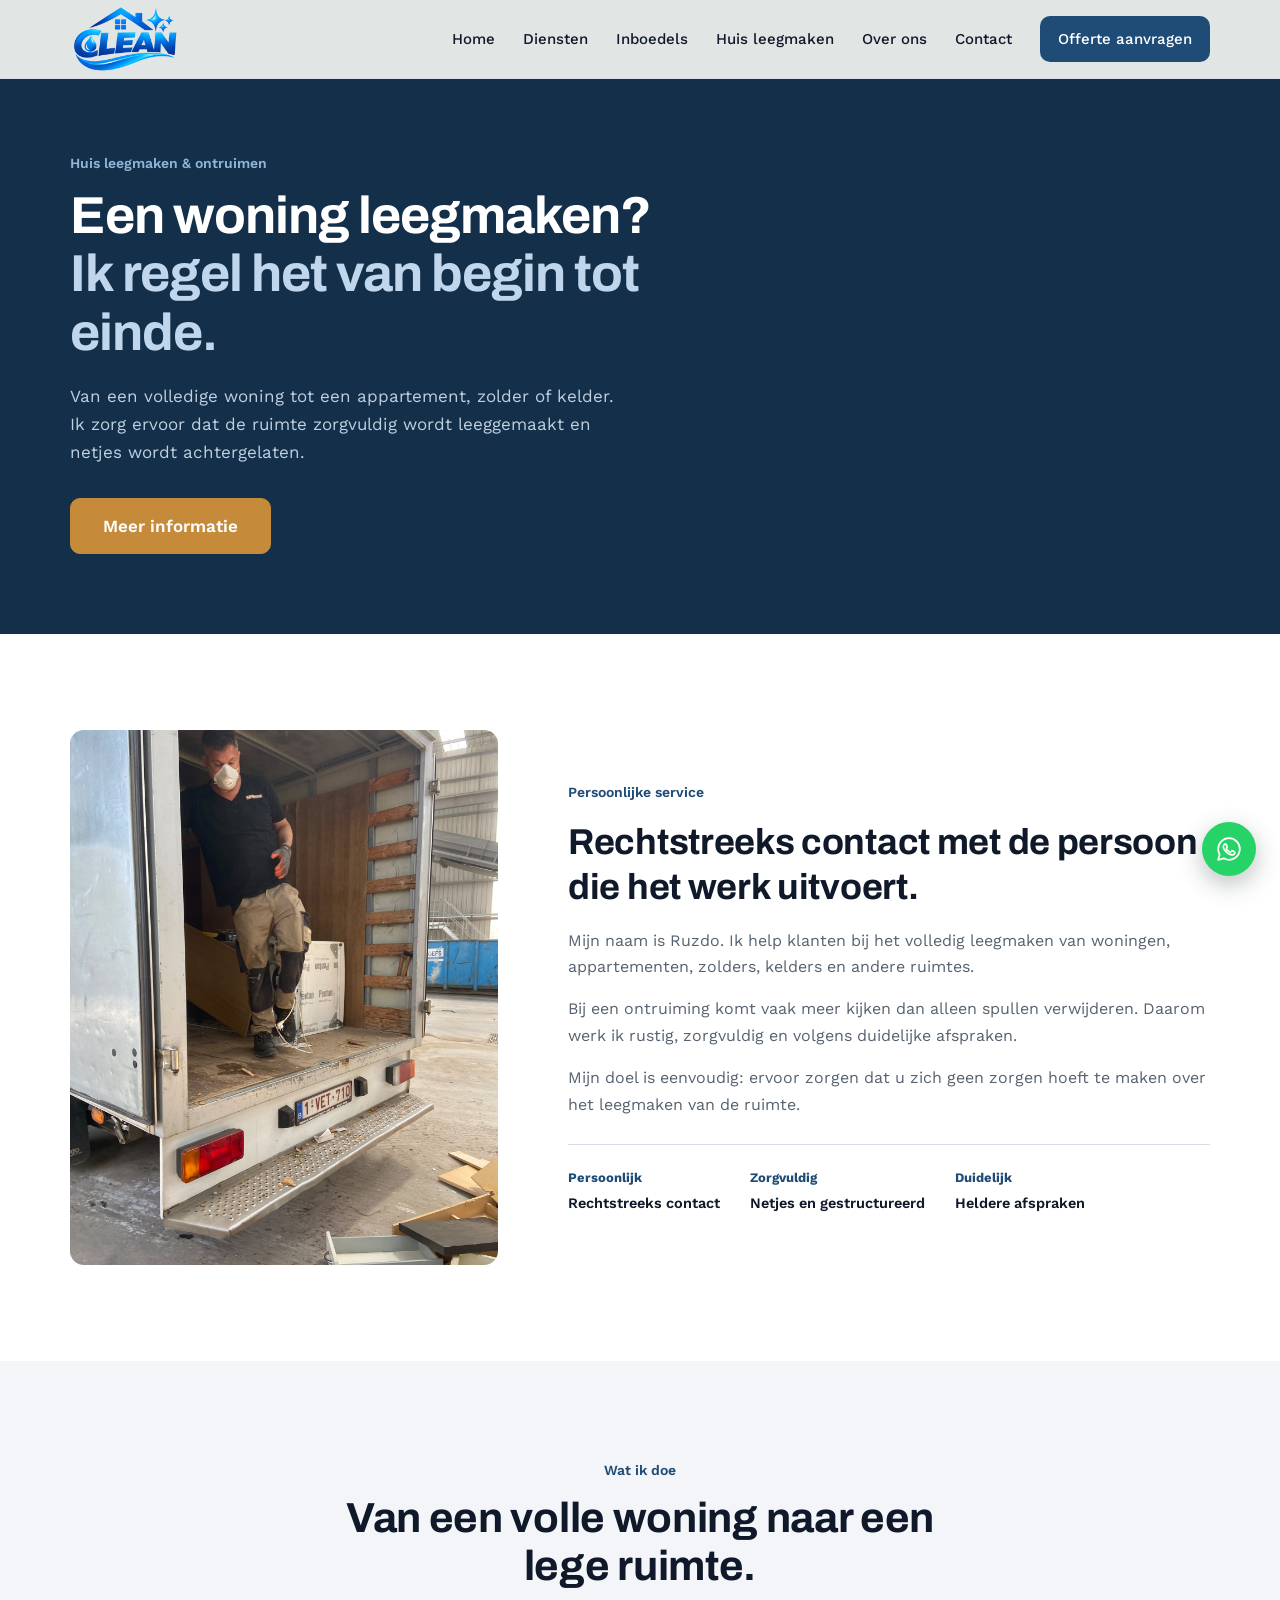
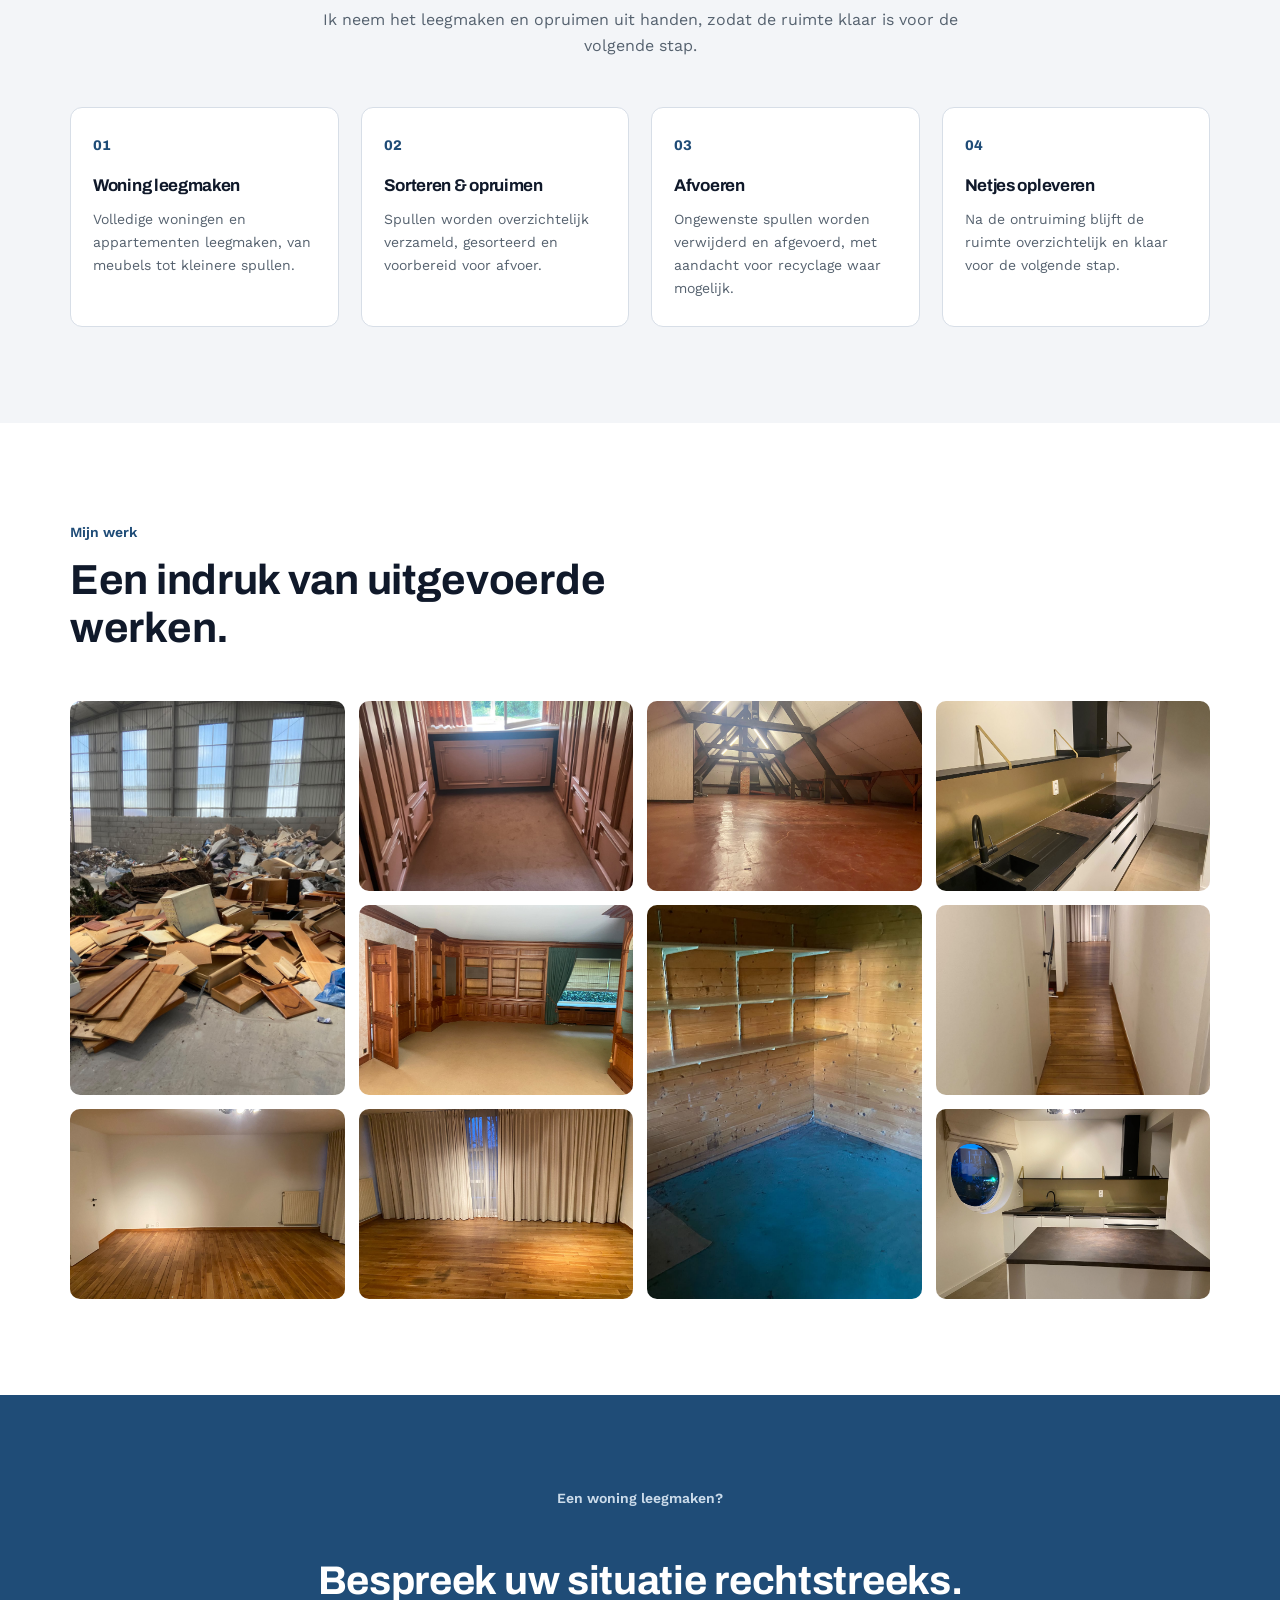
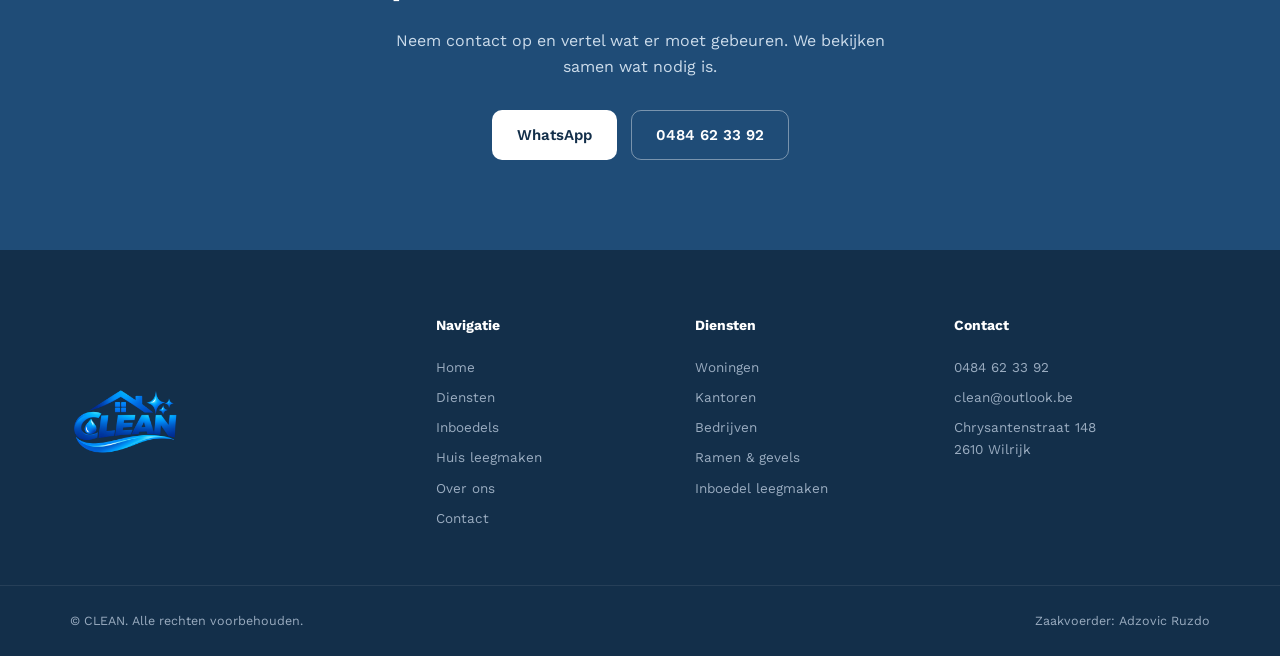
==== html/huisleegmaken.html @ 3ec0b2bf "5" ====
<!DOCTYPE html>
<html lang="nl">
<head>
  <meta charset="UTF-8">
  <meta name="viewport" content="width=device-width, initial-scale=1.0">

  <title>Huis leegmaken & ontruimen | CLEAN</title>

  <meta name="description"
        content="Professioneel huizen en inboedels leegmaken in Wilrijk en omgeving. Persoonlijke service, zorgvuldig werk en duidelijke afspraken.">

  <link rel="preconnect" href="https://fonts.googleapis.com">
  <link rel="preconnect" href="https://fonts.gstatic.com" crossorigin>

  <link href="https://fonts.googleapis.com/css2?family=Archivo:wght@600;700;800&family=Work+Sans:wght@400;500;600&display=swap"
        rel="stylesheet">

  <link rel="stylesheet" href="../css/css.css">
</head>

<body>

<!-- ================= HEADER ================= -->

<header class="header" id="header">

  <div class="container nav-container">

    <a href="../index.html" class="logo">
      <img src="../media/logo.png" alt="CLEAN Schoonmaak & Ontruiming">
    </a>

    <button class="menu-toggle"
            id="menuToggle"
            aria-label="Menu openen"
            aria-expanded="false">
      <span class="bar"></span>
      <span class="bar"></span>
      <span class="bar"></span>
    </button>

    <nav class="nav" id="nav">

      <a href="../index.html">Home</a>
      <a href="../index.html#diensten">Diensten</a>
      <a href="ontruiming.html">Inboedels</a>
      <a href="huisleegmaken.html" aria-current="page">
        Huis leegmaken
      </a>
      <a href="../index.html#over-ons">Over ons</a>
      <a href="../index.html#contact">Contact</a>

      <a href="../index.html#offerte" class="nav-button">
        Offerte aanvragen
      </a>

    </nav>

  </div>

</header>


<main>

  <!-- ================= HERO ================= -->

  <section class="house-hero">

    <div class="container">

      <p class="kicker">
        Huis leegmaken &amp; ontruimen
      </p>

      <h1>
        Een woning leegmaken?<br>
        <span>Ik regel het van begin tot einde.</span>
      </h1>

      <p class="house-hero-text">
        Van een volledige woning tot een appartement, zolder of
        kelder. Ik zorg ervoor dat de ruimte zorgvuldig wordt
        leeggemaakt en netjes wordt achtergelaten.
      </p>

      <div class="house-hero-buttons">

        <a href="https://www.huisopruimingalex.be/"
           class="btn-house-info"
           target="_blank"
           rel="noopener noreferrer">
          Meer informatie
        </a>

      </div>

    </div>

  </section>


  <!-- ================= OVER RUZDO ================= -->

  <section class="about-owner">

    <div class="container owner-grid">

      <div class="owner-photo">

        <img src="../media/ruzdo.jpeg"
             alt="Ruzdo - professioneel actief in het leegmaken van woningen">

      </div>


      <div class="owner-content">

        <p class="kicker">
          Persoonlijke service
        </p>

        <h2>
          Rechtstreeks contact met de persoon die het werk uitvoert.
        </h2>

        <p>
          Mijn naam is Ruzdo. Ik help klanten bij het volledig
          leegmaken van woningen, appartementen, zolders,
          kelders en andere ruimtes.
        </p>

        <p>
          Bij een ontruiming komt vaak meer kijken dan alleen
          spullen verwijderen. Daarom werk ik rustig,
          zorgvuldig en volgens duidelijke afspraken.
        </p>

        <p>
          Mijn doel is eenvoudig: ervoor zorgen dat u zich
          geen zorgen hoeft te maken over het leegmaken van
          de ruimte.
        </p>

        <div class="owner-highlight">

          <div>
            <strong>Persoonlijk</strong>
            <span>Rechtstreeks contact</span>
          </div>

          <div>
            <strong>Zorgvuldig</strong>
            <span>Netjes en gestructureerd</span>
          </div>

          <div>
            <strong>Duidelijk</strong>
            <span>Heldere afspraken</span>
          </div>

        </div>

      </div>

    </div>

  </section>


  <!-- ================= DIENST ================= -->

  <section class="house-service">

    <div class="container">

      <div class="section-heading centered">

        <p class="kicker">
          Wat ik doe
        </p>

        <h2>
          Van een volle woning naar een lege ruimte.
        </h2>

        <p>
          Ik neem het leegmaken en opruimen uit handen,
          zodat de ruimte klaar is voor de volgende stap.
        </p>

      </div>


      <div class="service-cards">

        <div class="service-card">

          <div class="service-number">01</div>

          <h3>
            Woning leegmaken
          </h3>

          <p>
            Volledige woningen en appartementen leegmaken,
            van meubels tot kleinere spullen.
          </p>

        </div>


        <div class="service-card">

          <div class="service-number">02</div>

          <h3>
            Sorteren &amp; opruimen
          </h3>

          <p>
            Spullen worden overzichtelijk verzameld,
            gesorteerd en voorbereid voor afvoer.
          </p>

        </div>


        <div class="service-card">

          <div class="service-number">03</div>

          <h3>
            Afvoeren
          </h3>

          <p>
            Ongewenste spullen worden verwijderd en
            afgevoerd, met aandacht voor recyclage waar
            mogelijk.
          </p>

        </div>


        <div class="service-card">

          <div class="service-number">04</div>

          <h3>
            Netjes opleveren
          </h3>

          <p>
            Na de ontruiming blijft de ruimte overzichtelijk
            en klaar voor de volgende stap.
          </p>

        </div>

      </div>

    </div>

  </section>


  <!-- ================= FOTO'S ================= -->

  <section class="work-gallery">

    <div class="container">

      <div class="section-heading">

        <p class="kicker">
          Mijn werk
        </p>

        <h2>
          Een indruk van uitgevoerde werken.
        </h2>

      </div>


      <div class="work-gallery-grid">

        <div class="work-photo work-photo--tall">
          <img src="../media/foto1.jpeg" alt="Uitgevoerde ontruiming, foto 1">
        </div>

        <div class="work-photo">
          <img src="../media/foto2.jpeg" alt="Uitgevoerde ontruiming, foto 2">
        </div>

        <div class="work-photo">
          <img src="../media/foto3.jpeg" alt="Uitgevoerde ontruiming, foto 3">
        </div>

        <div class="work-photo">
          <img src="../media/foto11.jpeg" alt="Uitgevoerde ontruiming, foto 4">
        </div>

        <div class="work-photo">
          <img src="../media/foto5.jpeg" alt="Uitgevoerde ontruiming, foto 5">
        </div>

        <div class="work-photo work-photo--tall">
          <img src="../media/foto6.jpeg" alt="Uitgevoerde ontruiming, foto 6">
        </div>

        <div class="work-photo">
          <img src="../media/foto7.jpeg" alt="Uitgevoerde ontruiming, foto 7">
        </div>

        <div class="work-photo">
          <img src="../media/foto8.jpeg" alt="Uitgevoerde ontruiming, foto 8">
        </div>

        <div class="work-photo">
          <img src="../media/foto9.jpeg" alt="Uitgevoerde ontruiming, foto 9">
        </div>

        <div class="work-photo">
          <img src="../media/foto10.jpeg" alt="Uitgevoerde ontruiming, foto 10">
        </div>


      </div>

    </div>

  </section>


  <!-- ================= CTA ================= -->

  <section class="house-cta">

    <div class="container">

      <p class="kicker kicker--light">
        Een woning leegmaken?
      </p>

      <h2>
        Bespreek uw situatie rechtstreeks.
      </h2>

      <p>
        Neem contact op en vertel wat er moet gebeuren.
        We bekijken samen wat nodig is.
      </p>

      <div class="house-hero-buttons">

        <a href="https://wa.me/32484623392?text=Hallo%2C%20ik%20wil%20graag%20informatie%20over%20het%20leegmaken%20van%20een%20woning."
           class="btn btn-white"
           target="_blank"
           rel="noopener noreferrer">
          WhatsApp
        </a>

        <a href="tel:+32484623392"
           class="btn btn-outline-white">
          0484 62 33 92
        </a>

      </div>

    </div>

  </section>

</main>


<!-- ================= FOOTER ================= -->

<footer class="footer">

  <div class="container footer-grid">

    <a href="../index.html" class="logo">
      <img src="../media/logo.png"
           alt="CLEAN Schoonmaak & Ontruiming">
    </a>


    <div class="footer-column">

      <h4>Navigatie</h4>

      <a href="../index.html">Home</a>
      <a href="../index.html#diensten">Diensten</a>
      <a href="../ontruiming.html">Inboedels</a>
      <a href="huisleegmaken.html">Huis leegmaken</a>
      <a href="../index.html#over-ons">Over ons</a>
      <a href="../index.html#contact">Contact</a>

    </div>


    <div class="footer-column">

      <h4>Diensten</h4>

      <a href="index.html#diensten">Woningen</a>
      <a href="index.html#diensten">Kantoren</a>
      <a href="index.html#diensten">Bedrijven</a>
      <a href="index.html#diensten">Ramen &amp; gevels</a>
      <a href="ontruiming.html">Inboedel leegmaken</a>

    </div>


    <div class="footer-column">

      <h4>Contact</h4>

      <a href="tel:+32484623392">
        0484 62 33 92
      </a>

      <a href="mailto:clean@outlook.be">
        clean@outlook.be
      </a>

      <span>
                Chrysantenstraat 148<br>
                2610 Wilrijk
            </span>

    </div>

  </div>


  <div class="footer-bottom">

    <div class="container">

      <p>
        &copy;
        <span id="year"></span>
        CLEAN. Alle rechten voorbehouden.
      </p>

      <p>
        Zaakvoerder: Adzovic Ruzdo
      </p>

    </div>

  </div>

</footer>


<!-- ================= WHATSAPP ================= -->

<a
        href="https://wa.me/32484623392?text=Hallo%2C%20ik%20heb%20een%20vraag%20over%20het%20leegmaken%20van%20een%20woning."
        class="floating-whatsapp"
        target="_blank"
        rel="noopener noreferrer"
        aria-label="Contacteer ons via WhatsApp">

  <svg viewBox="0 0 24 24"
       fill="currentColor"
       stroke="none">

    <path d="M12 2C6.48 2 2 6.48 2 12c0 1.85.5 3.58 1.36 5.06L2 22l5.13-1.35A9.94 9.94 0 0 0 12 22c5.52 0 10-4.48 10-10S17.52 2 12 2Zm5.24 14.1c-.22.62-1.28 1.19-1.77 1.26-.45.07-1.02.1-1.65-.1-.38-.12-.87-.28-1.5-.55-2.64-1.14-4.36-3.78-4.5-3.96-.13-.18-1.08-1.44-1.08-2.74 0-1.3.68-1.94.92-2.2.24-.26.53-.33.7-.33h.5c.16 0 .38-.03.59.45.22.5.75 1.83.82 1.96.07.13.11.29.02.46-.09.17-.14.28-.27.43-.13.15-.27.34-.39.46-.13.13-.26.27-.11.53.15.26.68 1.12 1.46 1.81 1 .89 1.85 1.17 2.11 1.3.26.13.41.11.57-.07.16-.18.65-.75.82-1.01.17-.26.34-.22.57-.13.23.09 1.46.69 1.71.82.25.13.42.19.48.3.06.11.06.63-.16 1.24Z"/>
  </svg>

</a>


<script src="java/java.js"></script>

</body>
</html>
---- css/css.css ----
/* =====================================================
   CLEAN - schoonmaak & ontruiming, Wilrijk
   ===================================================== */

:root {
    --paper: #F3F5F8;
    --paper-alt: #E7ECF2;
    --ink: #10192A;
    --muted: #56626F;

    --pine: #1F4C77;
    --pine-deep: #132F4A;
    --pine-tint: #E2E9F2;

    --gold: #A8792E;

    --line: #D7DEE7;

    --radius: 10px;
}


/* ================= RESET ================= */

* {
    margin: 0;
    padding: 0;
    box-sizing: border-box;
}

html {
    scroll-behavior: smooth;
}

body {
    font-family: "Work Sans", -apple-system, BlinkMacSystemFont, "Segoe UI", sans-serif;
    color: var(--muted);
    background: var(--paper);
    line-height: 1.65;
}

a {
    text-decoration: none;
    color: inherit;
}

button, input, textarea, select {
    font: inherit;
}

h1, h2, h3 {
    font-family: "Archivo", "Work Sans", sans-serif;
    color: var(--ink);
    font-weight: 700;
    letter-spacing: -0.3px;
}

svg {
    fill: none;
    stroke: currentColor;
    stroke-width: 1.6;
    stroke-linecap: round;
    stroke-linejoin: round;
}


/* ================= GLOBAL ================= */

.container {
    width: min(1140px, 90%);
    margin: auto;
}

section {
    padding: 96px 0;
}

.kicker {
    display: inline-block;
    color: var(--pine);
    font-weight: 600;
    font-size: 14px;
    margin-bottom: 12px;
}

.kicker--light {
    color: #B7C9DC;
}

.section-heading {
    max-width: 640px;
    margin-bottom: 48px;
}

.section-heading h2,
.about-content h2,
.clearance-content h2,
.contact-info h2 {
    font-size: clamp(30px, 4vw, 42px);
    line-height: 1.15;
    margin-bottom: 16px;
}

.section-intro {
    font-size: 17px;
}


/* ================= BUTTONS ================= */

.button {
    display: inline-flex;
    align-items: center;
    gap: 8px;
    min-height: 50px;
    padding: 0 24px;
    border-radius: var(--radius);
    font-weight: 600;
    font-size: 15px;
    transition: background 0.2s ease, border-color 0.2s ease, color 0.2s ease;
    border: 1px solid transparent;
}

.button-primary {
    color: white;
    background: var(--pine);
}

.button-primary:hover {
    background: var(--pine-deep);
}

.button-outline {
    color: var(--ink);
    border-color: var(--line);
    background: transparent;
}

.button-outline:hover {
    border-color: var(--pine);
    color: var(--pine);
}

.button-white {
    color: var(--pine-deep);
    background: white;
}

.button-white:hover {
    background: var(--pine-tint);
}

.icon-star {
    width: 16px;
    height: 16px;
}


/* ================= HEADER ================= */

.header {
    position: fixed;
    width: 100%;
    top: 0;
    left: 0;
    z-index: 1000;
    background: rgba(244, 246, 241, 0.92);
    backdrop-filter: blur(10px);
    border-bottom: 1px solid var(--line);
    transition: box-shadow 0.2s ease;
}

.nav-container {
    height: 78px;
    display: flex;
    align-items: center;
    justify-content: space-between;
}

.logo {
    display: flex;
    align-items: center;
}

.logo img {
    width: 110px;
    height: auto;
    display: block;
}

.nav {
    display: flex;
    align-items: center;
    gap: 28px;
}

.nav a {
    color: var(--ink);
    font-size: 15px;
    font-weight: 500;
    transition: color 0.2s;
}

.nav a:hover {
    color: var(--pine);
}

.nav .nav-button {
    color: white;
    background: var(--pine);
    padding: 11px 18px;
    border-radius: var(--radius);
}

.nav .nav-button:hover {
    background: var(--pine-deep);
}

.menu-toggle {
    display: none;
    flex-direction: column;
    justify-content: center;
    gap: 5px;
    width: 32px;
    height: 32px;
    border: 0;
    background: transparent;
    cursor: pointer;
}

.menu-toggle .bar {
    display: block;
    height: 2px;
    background: var(--ink);
    border-radius: 2px;
}


/* ================= HERO ================= */

.hero {
    position: relative;
    padding-top: 100px;
    padding-bottom: 90px;
    min-height: 680px;

    background:
            linear-gradient(
                    90deg,
                    rgba(243, 245, 248, 0.98) 0%,
                    rgba(243, 245, 248, 0.94) 34%,
                    rgba(243, 245, 248, 0.65) 52%,
                    rgba(243, 245, 248, 0.08) 75%,
                    rgba(243, 245, 248, 0) 100%
            ),
            url("../media/trappenpagina.png");

    background-size: cover;
    background-position: center;
    background-repeat: no-repeat;
}

.hero-grid {
    display: grid;
    grid-template-columns: 1.2fr 0.8fr;
    gap: 60px;
    align-items: center;
    min-height: 530px;
}

.hero-eyebrow {
    color: var(--pine);
    font-weight: 600;
    font-size: 15px;
    margin-bottom: 18px;
}

.hero h1 {
    font-size: clamp(38px, 5vw, 58px);
    line-height: 1.08;
    letter-spacing: -1.5px;
    margin-bottom: 22px;
}

.hero h1 span {
    color: var(--pine);
}

.hero-lead {
    max-width: 480px;
    font-size: 18px;
    margin-bottom: 32px;
}

.hero-buttons {
    display: flex;
    gap: 14px;
    flex-wrap: wrap;
    margin-bottom: 36px;
}

.hero-trust {
    list-style: none;
    display: flex;
    flex-direction: column;
    gap: 10px;
    font-size: 14px;
    color: var(--ink);
}

.hero-trust li {
    display: flex;
    align-items: center;
    gap: 10px;
}

.icon-check {
    width: 18px;
    height: 18px;
    flex-shrink: 0;
    color: var(--pine);
}

.hero-panel {
    background: var(--pine);
    border-radius: 18px;
    min-height: 380px;
    display: grid;
    place-items: center;
}

.hero-icon {
    width: 90px;
    height: 130px;
    color: #E7EEF6;
}


/* ================= INTRO ================= */

.intro {
    background: white;
    border-top: 1px solid var(--line);
    border-bottom: 1px solid var(--line);
}

.intro-grid {
    display: grid;
    grid-template-columns: repeat(3, 1fr);
    gap: 40px;
}

.intro-card {
    border-top: 2px solid var(--pine);
    padding-top: 20px;
}

.intro-icon {
    width: 28px;
    height: 28px;
    color: var(--pine);
    margin-bottom: 16px;
}

.intro-card h3 {
    font-size: 19px;
    margin-bottom: 8px;
}

.intro-card p {
    font-size: 15px;
}


/* ================= SERVICES ================= */

.services {
    background: var(--paper);
}

.service-list {
    display: grid;
    grid-template-columns: 1fr 1fr;
    border-top: 1px solid var(--line);
}

.service-row {
    display: flex;
    gap: 18px;
    padding: 28px 20px;
    border-bottom: 1px solid var(--line);
}

.service-row:nth-child(odd) {
    border-right: 1px solid var(--line);
}

.service-row--accent {
    background: var(--pine-tint);
}

.service-icon {
    width: 26px;
    height: 26px;
    color: var(--pine);
    flex-shrink: 0;
    margin-top: 3px;
}

.service-row h3 {
    font-size: 18px;
    margin-bottom: 6px;
}

.service-row p {
    font-size: 14.5px;
}


/* ================= CLEARANCE ================= */

.clearance {
    background: var(--pine-deep);
    color: #DCE6F0;
}

.clearance-grid {
    display: grid;
    grid-template-columns: 1fr 1fr;
    gap: 70px;
    align-items: center;
}

.clearance-content h2 {
    color: white;
}

.clearance-content p {
    color: #C1D0DF;
    margin-bottom: 22px;
    font-size: 16.5px;
}

.check-list {
    list-style: none;
    margin-bottom: 32px;
    display: flex;
    flex-direction: column;
    gap: 12px;
}

.check-list li {
    display: flex;
    align-items: center;
    gap: 12px;
    color: white;
    font-size: 15px;
}

.check-list .icon-check {
    color: #8FB4D6;
}

.clearance-box {
    min-height: 320px;
    border-radius: 14px;
    background:
            radial-gradient(circle, rgba(255,255,255,0.12) 1px, transparent 1.2px) 0 0/16px 16px,
            rgba(255,255,255,0.05);
    border: 1px solid rgba(255,255,255,0.18);
    display: grid;
    place-items: center;
    padding: 30px;
    text-align: center;
}

.clearance-box p {
    color: #AFC0D2;
    font-size: 14px;
    max-width: 220px;
}


/* ================= ABOUT ================= */

.about {
    background: white;
}

.about-grid {
    display: grid;
    grid-template-columns: 0.85fr 1.15fr;
    gap: 70px;
    align-items: center;
}

.about-placeholder {
    min-height: 340px;
    border-radius: 14px;
    background:
            repeating-linear-gradient(135deg, var(--pine-tint) 0 14px, var(--paper) 14px 28px);
    border: 1px solid var(--line);
    display: grid;
    place-items: center;
    padding: 30px;
    text-align: center;
}

.about-placeholder p {
    background: white;
    padding: 8px 14px;
    border-radius: 6px;
    font-size: 13.5px;
    color: var(--muted);
    border: 1px solid var(--line);
}

.about-content p {
    margin-bottom: 18px;
}
.about-photo {
    overflow: hidden;
    border-radius: 18px;
}

.about-photo img {
    width: 100%;
    height: 100%;
    display: block;
    object-fit: cover;
}

.about-details {
    display: flex;
    gap: 32px;
    flex-wrap: wrap;
    margin-top: 30px;
    padding-top: 24px;
    border-top: 1px solid var(--line);
}

.about-details div {
    display: flex;
    flex-direction: column;
    gap: 4px;
}

.about-details strong {
    color: var(--pine);
    font-size: 13px;
}

.about-details span {
    color: var(--ink);
    font-weight: 600;
    font-size: 14.5px;
}


/* ================= REVIEWS ================= */

.reviews {
    background: var(--pine-tint);
    text-align: center;
}

.review-content {
    max-width: 620px;
    margin: auto;
}

.review-content h2 {
    font-size: clamp(28px, 4vw, 38px);
    margin-bottom: 14px;
}

.review-content p {
    margin-bottom: 26px;
    font-size: 16px;
}


/* ================= CONTACT ================= */

.contact-section {
    background: white;
}

.contact-grid {
    display: grid;
    grid-template-columns: 0.8fr 1.2fr;
    gap: 70px;
    align-items: start;
}

.contact-items {
    margin-top: 36px;
    display: flex;
    flex-direction: column;
    gap: 20px;
}

.contact-item {
    display: flex;
    align-items: center;
    gap: 16px;
}

.contact-icon-svg {
    width: 20px;
    height: 20px;
    color: var(--pine);
    flex-shrink: 0;
}

.contact-item small {
    display: block;
    font-size: 12px;
    color: var(--muted);
}

.contact-item strong {
    color: var(--ink);
    font-size: 15px;
    font-weight: 600;
}

.contact-form {
    padding: 36px;
    border-radius: 14px;
    background: var(--paper);
    border: 1px solid var(--line);
}

.form-row {
    display: grid;
    grid-template-columns: 1fr 1fr;
    gap: 16px;
}

.form-group {
    margin-bottom: 18px;
}

.form-group label {
    display: block;
    color: var(--ink);
    font-size: 13px;
    font-weight: 600;
    margin-bottom: 6px;
}

.form-group input,
.form-group select,
.form-group textarea {
    width: 100%;
    border: 1px solid var(--line);
    background: white;
    border-radius: 8px;
    padding: 13px 14px;
    outline: none;
    color: var(--ink);
    transition: border-color 0.2s;
    resize: vertical;
}
.clearance-image {
    overflow: hidden;
    border-radius: 18px;
}

.clearance-image img {
    width: 100%;
    height: 100%;
    display: block;
    object-fit: cover;
}
.clearance-content .btn-primary {
    display: inline-flex;
    align-items: center;
    justify-content: center;
    padding: 14px 30px;
    background: #245987;
    color: white;
    border-radius: 10px;
    text-decoration: none;
    font-weight: 700;
    margin-top: 25px;
    transition: 0.2s ease;
}

.clearance-content .btn-primary:hover {
    background: #1b466b;
    transform: translateY(-2px);
}

.form-group input:focus,
.form-group select:focus,
.form-group textarea:focus {
    border-color: var(--pine);
}

.form-button {
    border: 0;
    cursor: pointer;
    width: 100%;
    justify-content: center;
}

.form-note {
    font-size: 12px;
    color: var(--muted);
    text-align: center;
    margin-top: 14px;
}


/* ================= FINAL CTA ================= */

.final-cta {
    text-align: center;
    background: var(--pine);
    color: white;
}

.final-cta h2 {
    color: white;
    font-size: clamp(30px, 4vw, 42px);
    margin-bottom: 10px;
}

.final-cta p {
    margin-bottom: 26px;
    color: #CBDBEA;
}


/* ================= FOOTER ================= */

.footer {
    background: var(--pine-deep);
    color: #9AACC0;
}

.footer-grid {
    display: grid;
    grid-template-columns: 1.5fr 1fr 1fr 1.2fr;
    gap: 46px;
    padding-top: 64px;
    padding-bottom: 56px;
}

.footer-logo {
    color: white;
    font-family: "Archivo", sans-serif;
    font-size: 30px;
    font-weight: 800;
    letter-spacing: -1px;
    margin-bottom: 14px;
}

.footer-brand p {
    max-width: 270px;
    font-size: 14px;
}

.footer-column {
    display: flex;
    flex-direction: column;
    gap: 8px;
}

.footer-column h4 {
    color: white;
    font-size: 14px;
    margin-bottom: 10px;
}

.footer-column a, .footer-column span {
    font-size: 13.5px;
    transition: color 0.2s;
}

.footer-column a:hover {
    color: white;
}

.footer-bottom {
    border-top: 1px solid rgba(255,255,255,0.08);
}

.footer-bottom .container {
    min-height: 70px;
    display: flex;
    align-items: center;
    justify-content: space-between;
    gap: 20px;
    font-size: 12.5px;
}


/* ================= FLOATING BUTTONS ================= */

.floating-whatsapp {
    position: fixed;
    right: 24px;
    bottom: 24px;
    width: 54px;
    height: 54px;

    display: grid;
    place-items: center;

    background: #25D366;
    color: white;

    border-radius: 50%;
    box-shadow: 0 8px 24px rgba(29, 49, 40, 0.3);

    z-index: 900;
    transition: transform 0.2s;
}

.floating-whatsapp svg {
    width: 26px;
    height: 26px;
}

.floating-whatsapp:hover {
    transform: scale(1.06);
}


/* ================= PAGINAKOP (resultaten / ontruiming) ================= */

.page-header {
    padding-top: 150px;
    padding-bottom: 50px;
    background: var(--paper);
}

.page-header h1 {
    font-size: clamp(34px, 5vw, 50px);
    letter-spacing: -1px;
    margin-bottom: 14px;
}

.page-header-lead {
    max-width: 560px;
    font-size: 17px;
}


/* ================= VOOR & NA SHOWCASE ================= */

.showcase {
    background: var(--paper);
    padding-top: 10px;
    padding-bottom: 60px;
}

.showcase-photo {
    position: relative;
    border-radius: 14px;
    overflow: hidden;
    line-height: 0;
}

.showcase-photo img {
    width: 100%;
    display: block;
    max-height: 560px;
    object-fit: cover;
}

.showcase-tag {
    position: absolute;
    top: 20px;
    font-size: 13px;
    font-weight: 700;
    color: white;
    padding: 6px 14px;
    border-radius: 20px;
    background: rgba(19, 47, 74, 0.75);
    backdrop-filter: blur(4px);
}

.showcase-tag--before {
    left: 20px;
}

.showcase-tag--after {
    right: 20px;
}

.showcase-caption {
    margin-top: 16px;
    font-size: 14.5px;
    color: var(--muted);
    text-align: center;
}


/* ================= FOTOGALERIJ ================= */

.gallery {
    background: white;
    padding-top: 60px;
}

.gallery-grid {
    display: grid;
    grid-template-columns: repeat(3, 1fr);
    gap: 26px;
}

.gallery-item {
    display: flex;
    flex-direction: column;
    gap: 10px;
}

.gallery-photo {
    aspect-ratio: 4 / 3;
    border-radius: 12px;
    background:
            repeating-linear-gradient(135deg, var(--pine-tint) 0 14px, var(--paper) 14px 28px);
    border: 1px solid var(--line);
    display: grid;
    place-items: center;
}

.gallery-photo p {
    background: white;
    padding: 6px 12px;
    border-radius: 6px;
    font-size: 13px;
    color: var(--muted);
    border: 1px solid var(--line);
}

.gallery-item figcaption {
    font-size: 14px;
    color: var(--ink);
    font-weight: 500;
}

.gallery-note {
    margin-top: 32px;
    font-size: 13.5px;
    color: var(--muted);
}


/* ================= ANDER BEDRIJF (partner) ================= */

.partner {
    background: var(--pine-deep);
    color: white;
    margin-top: 20px;
}

.partner-inner {
    display: flex;
    align-items: center;
    justify-content: space-between;
    gap: 40px;
    flex-wrap: wrap;
}

.partner h2 {
    color: white;
    font-size: clamp(24px, 3.5vw, 32px);
    margin-bottom: 10px;
}

.partner p {
    max-width: 480px;
    color: #C1D0DF;
}


/* ================= HUIS LEEGMAKEN PAGINA ================= */

.house-hero {
    background: var(--pine-deep);
    padding-top: 150px;
    padding-bottom: 80px;
}

.house-hero .kicker {
    color: #8FB4D6;
}

.house-hero h1 {
    color: white;
    font-size: clamp(34px, 5vw, 52px);
    line-height: 1.12;
    letter-spacing: -1px;
    margin-bottom: 20px;
    max-width: 700px;
}

.house-hero h1 span {
    color: #BFD6EC;
}

.house-hero-text {
    max-width: 560px;
    font-size: 17px;
    margin-bottom: 32px;
    color: #C1D0DF;
}

.house-hero-buttons {
    display: flex;
    gap: 14px;
    flex-wrap: wrap;
}

.btn {
    display: inline-flex;
    align-items: center;
    justify-content: center;
    min-height: 50px;
    padding: 0 24px;
    border-radius: var(--radius);
    font-weight: 600;
    font-size: 15px;
    border: 1px solid transparent;
    transition: background 0.2s ease, border-color 0.2s ease, color 0.2s ease;
}

.btn-primary {
    background: #25D366;
    color: white;
}

.btn-primary:hover {
    background: #1DA851;
}

.btn-secondary {
    background: transparent;
    color: white;
    border-color: rgba(255, 255, 255, 0.35);
}

.btn-secondary:hover {
    border-color: white;
    background: rgba(255, 255, 255, 0.08);
}

.btn-white {
    background: white;
    color: var(--pine-deep);
}

.btn-white:hover {
    background: var(--pine-tint);
}

.btn-outline-white {
    background: transparent;
    color: white;
    border-color: rgba(255, 255, 255, 0.4);
}

.btn-outline-white:hover {
    border-color: white;
    background: rgba(255, 255, 255, 0.08);
}


/* ---- Over Ruzdo ---- */

.about-owner {
    background: white;
}

.owner-grid {
    display: grid;
    grid-template-columns: 0.8fr 1.2fr;
    gap: 70px;
    align-items: center;
}

.owner-photo {
    border-radius: 14px;
    overflow: hidden;
    aspect-ratio: 4 / 5;
}

.owner-photo img {
    width: 100%;
    height: 100%;
    object-fit: cover;
    display: block;
}

.owner-content h2 {
    font-size: clamp(26px, 3.6vw, 36px);
    line-height: 1.25;
    margin-bottom: 18px;
}

.owner-content p {
    margin-bottom: 16px;
}

.owner-highlight {
    display: flex;
    gap: 30px;
    flex-wrap: wrap;
    margin-top: 26px;
    padding-top: 22px;
    border-top: 1px solid var(--line);
}

.owner-highlight div {
    display: flex;
    flex-direction: column;
    gap: 4px;
}

.owner-highlight strong {
    color: var(--pine);
    font-size: 13px;
}

.owner-highlight span {
    color: var(--ink);
    font-weight: 600;
    font-size: 14.5px;
}


/* ---- Wat ik doe ---- */

.house-service {
    background: var(--paper);
}

.section-heading.centered {
    text-align: center;
    margin-left: auto;
    margin-right: auto;
}

.service-cards {
    display: grid;
    grid-template-columns: repeat(4, 1fr);
    gap: 22px;
}

.service-card {
    background: white;
    border: 1px solid var(--line);
    border-radius: 12px;
    padding: 26px 22px;
}

.service-number {
    font-family: "Archivo", sans-serif;
    color: var(--pine);
    font-weight: 800;
    font-size: 14px;
    margin-bottom: 14px;
}

.service-card h3 {
    font-size: 17px;
    margin-bottom: 8px;
}

.service-card p {
    font-size: 14px;
}


/* ---- Fotogalerij (geen onderschriften) ---- */

.work-gallery {
    background: white;
}

.work-gallery-grid {
    display: grid;
    grid-template-columns: repeat(4, 1fr);
    grid-auto-rows: 190px;
    gap: 14px;
}

.work-photo {
    border-radius: 10px;
    overflow: hidden;
    background: var(--paper-alt);
}

.work-photo--tall {
    grid-row: span 2;
}

.work-photo img {
    width: 100%;
    height: 100%;
    object-fit: cover;
    display: block;
    transition: transform 0.35s ease;
}

.work-photo:hover img {
    transform: scale(1.05);
}


/* ---- CTA ---- */

.house-cta {
    text-align: center;
    background: var(--pine);
    color: white;
    padding-top: 90px;
    padding-bottom: 90px;
}

.house-cta h2 {
    color: white;
    font-size: clamp(28px, 4vw, 40px);
    margin: 8px 0 14px;
}

.house-cta p {
    color: #CBDBEA;
    max-width: 520px;
    margin: 0 auto 30px;
}

.house-cta .house-hero-buttons {
    justify-content: center;
}
.btn-house-info {
    display: inline-flex;
    align-items: center;
    justify-content: center;

    min-height: 56px;
    padding: 0 32px;

    background: #C58B3A;
    color: white;

    border: 1px solid #C58B3A;
    border-radius: var(--radius);

    font-weight: 600;
    font-size: 17px;

    text-decoration: none;

    transition: all 0.2s ease;
}

.btn-house-info:hover {
    background: #A96F27;
    border-color: #A96F27;
    color: white;

    transform: translateY(-2px);
    box-shadow: 0 6px 18px rgba(197, 139, 58, 0.25);
}

/* ================= RESPONSIVE ================= */

@media (max-width: 900px) {

    section {
        padding: 70px 0;
    }

    .menu-toggle {
        display: flex;
    }

    .nav {
        position: absolute;
        top: 78px;
        left: 0;
        width: 100%;
        display: none;
        flex-direction: column;
        align-items: stretch;
        gap: 0;
        background: var(--paper);
        border-bottom: 1px solid var(--line);
        padding: 14px 5%;
    }

    .nav.active {
        display: flex;
    }

    .nav a {
        padding: 12px 0;
    }

    .nav .nav-button {
        text-align: center;
        margin-top: 8px;
        justify-content: center;
    }

    .hero-grid {
        grid-template-columns: 1fr;
    }

    .hero-panel {
        min-height: 220px;
        order: -1;
    }

    .intro-grid {
        grid-template-columns: 1fr;
        gap: 28px;
    }

    .service-list {
        grid-template-columns: 1fr;
    }

    .service-row:nth-child(odd) {
        border-right: none;
    }

    .clearance-grid, .about-grid, .contact-grid {
        grid-template-columns: 1fr;
        gap: 40px;
    }

    .footer-grid {
        grid-template-columns: 1fr 1fr;
    }

    .gallery-grid {
        grid-template-columns: 1fr 1fr;
    }

    .partner-inner {
        flex-direction: column;
        align-items: flex-start;
    }

    .owner-grid {
        grid-template-columns: 1fr;
        gap: 40px;
    }

    .owner-photo {
        max-width: 360px;
        margin: 0 auto;
    }

    .service-cards {
        grid-template-columns: 1fr 1fr;
    }

    .work-gallery-grid {
        grid-template-columns: repeat(3, 1fr);
        grid-auto-rows: 160px;
    }
}


@media (max-width: 600px) {

    .container {
        width: min(92%, 1140px);
    }

    .hero {
        padding-top: 90px;
    }

    .hero h1 {
        letter-spacing: -1px;
    }

    .form-row {
        grid-template-columns: 1fr;
        gap: 0;
    }

    .contact-form {
        padding: 24px 18px;
    }

    .footer-grid {
        grid-template-columns: 1fr;
        gap: 32px;
    }

    .footer-bottom .container {
        flex-direction: column;
        align-items: flex-start;
        padding: 18px 0;
    }

    .button {
        width: 100%;
        justify-content: center;
    }

    .hero-buttons {
        width: 100%;
    }

    .hero-buttons .button {
        flex: 1;
    }

    .floating-whatsapp {
        right: 18px;
        bottom: 18px;
    }


    .gallery-grid {
        grid-template-columns: 1fr;
    }

    .house-hero {
        padding-top: 120px;
    }

    .service-cards {
        grid-template-columns: 1fr;
    }

    .work-gallery-grid {
        grid-template-columns: repeat(2, 1fr);
        grid-auto-rows: 150px;
    }
}
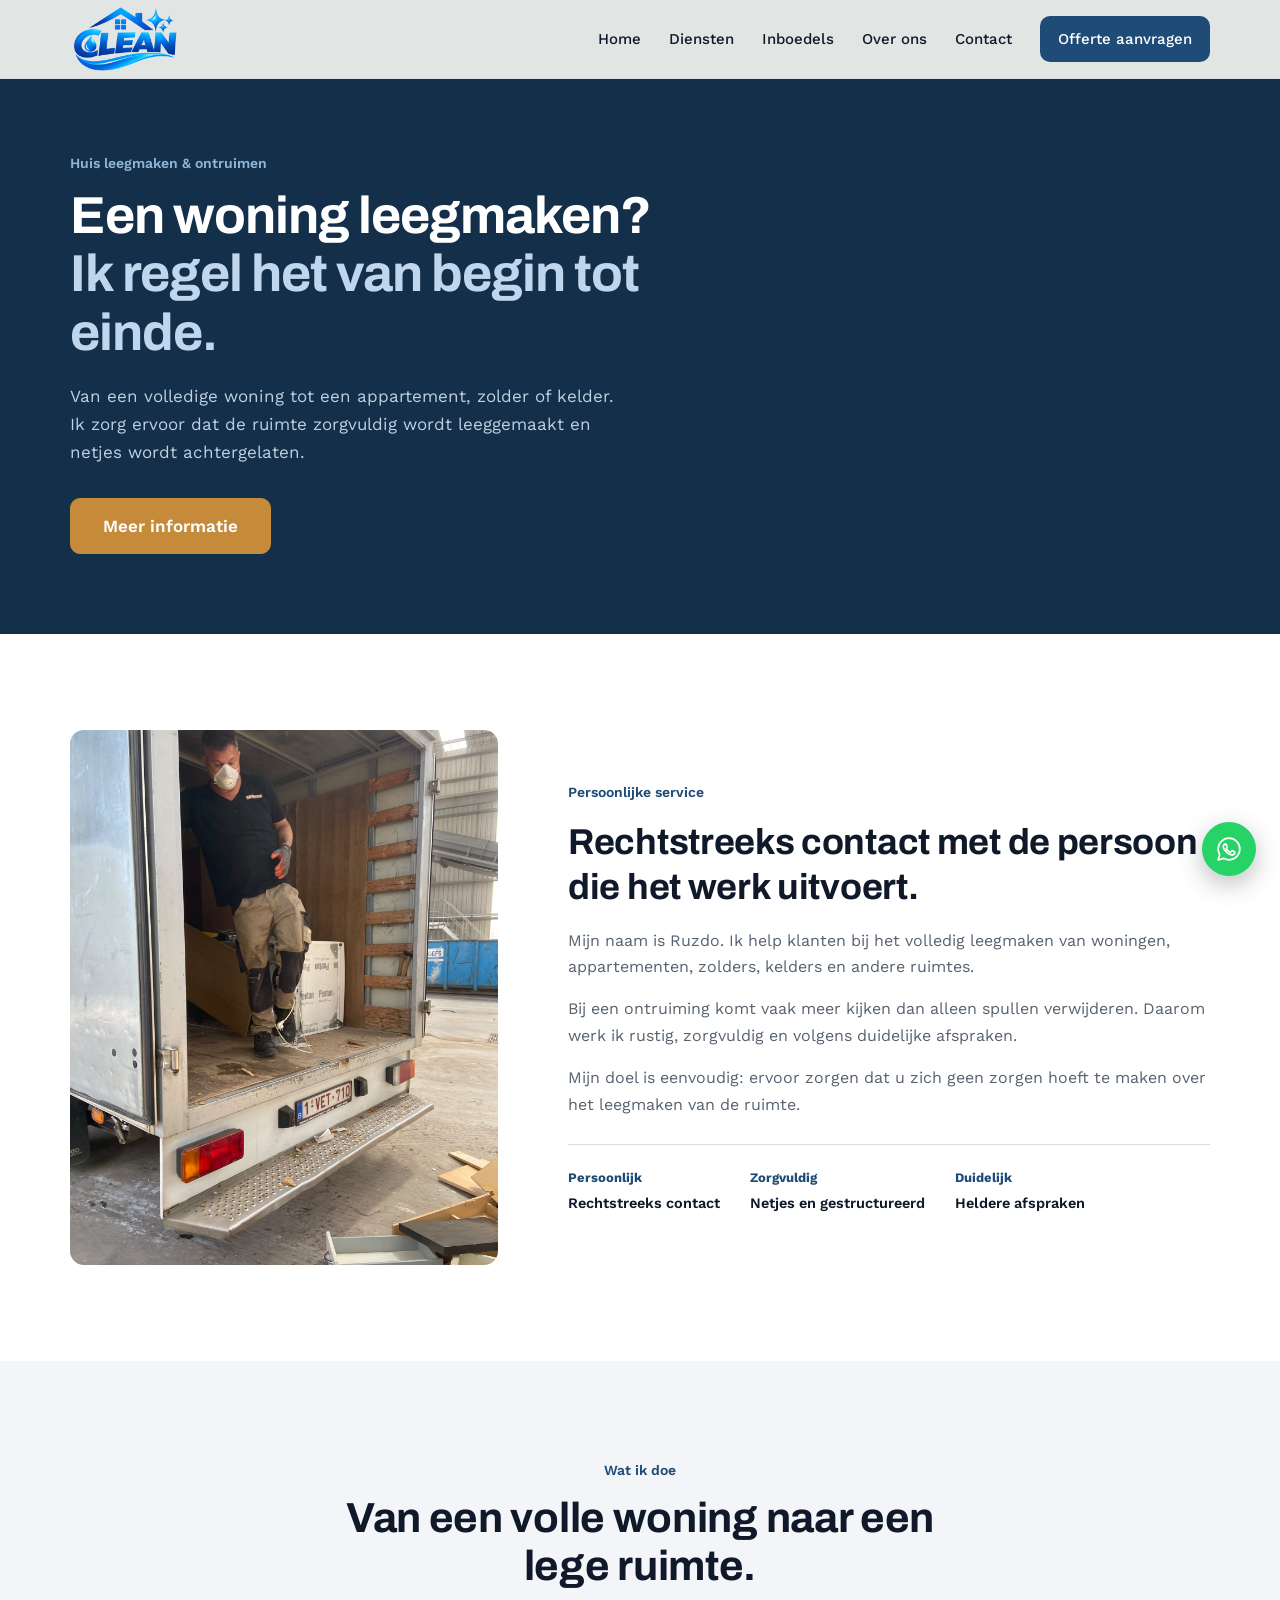
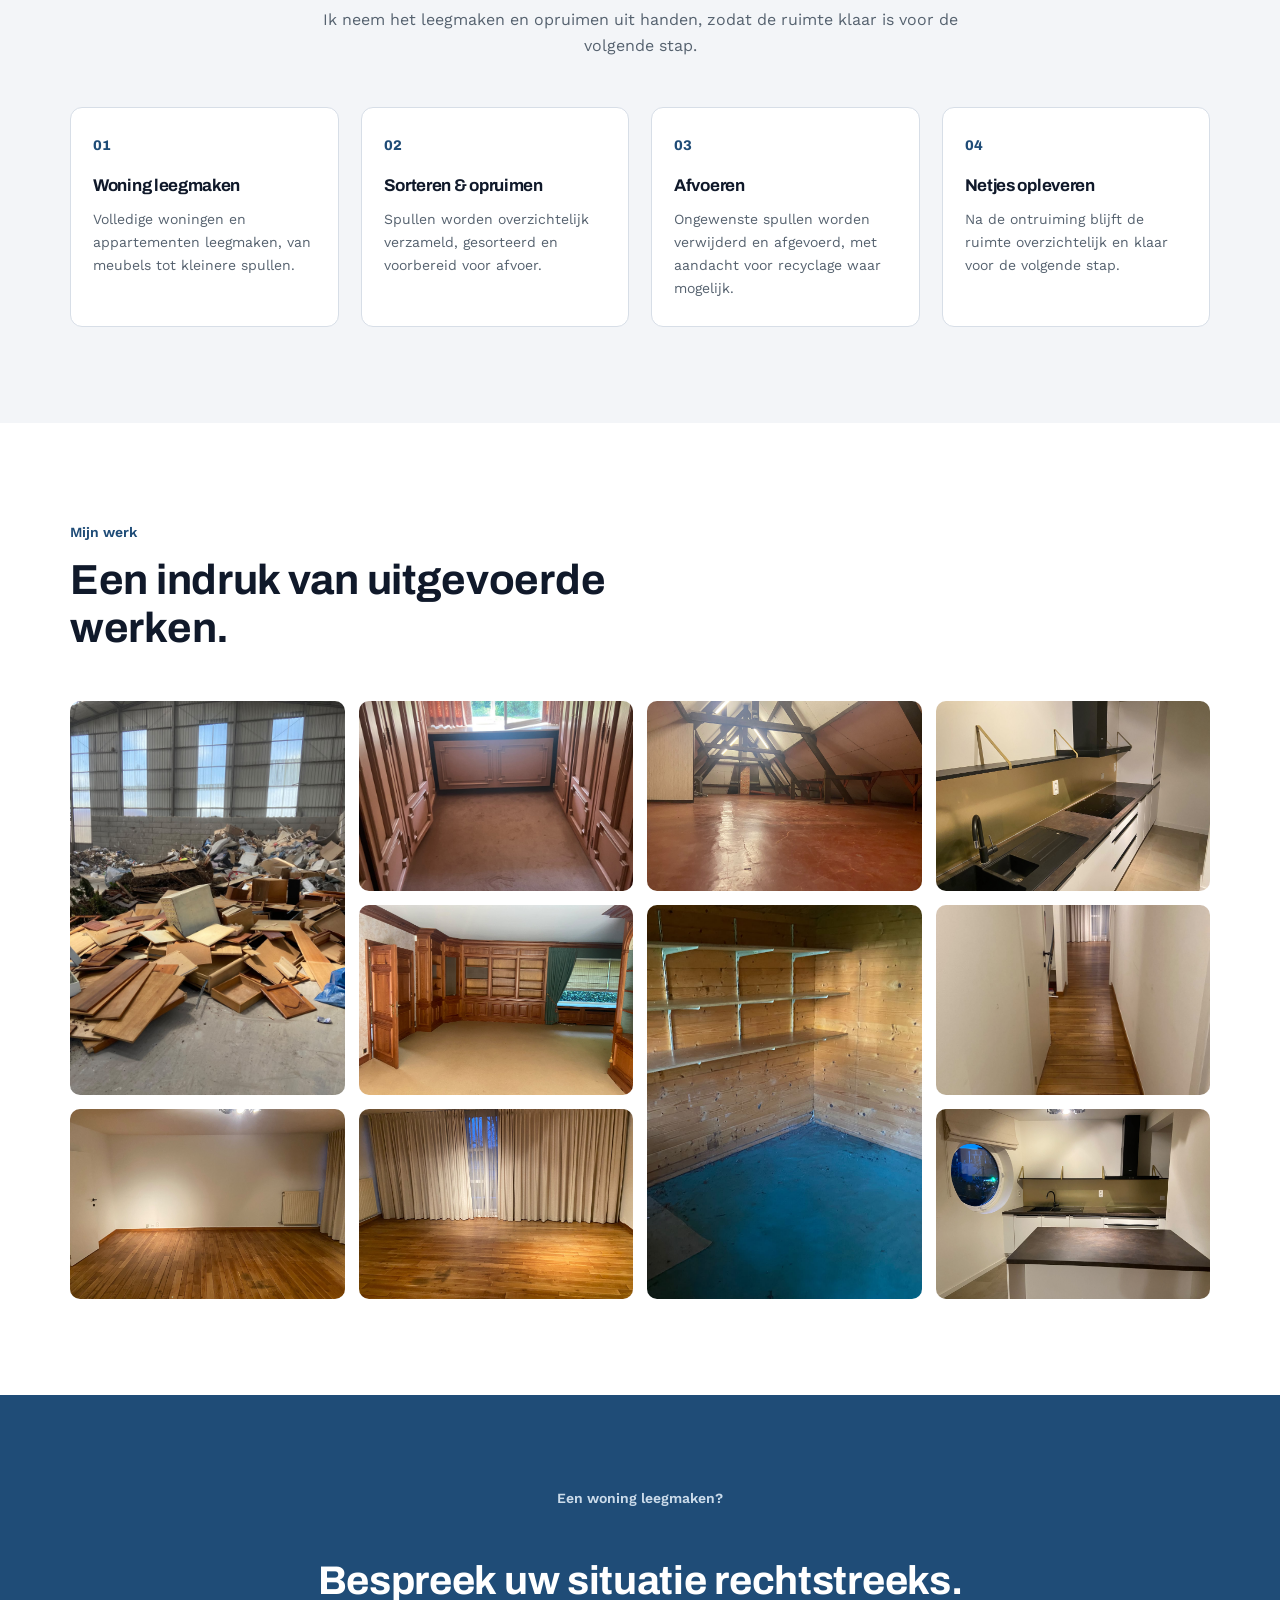
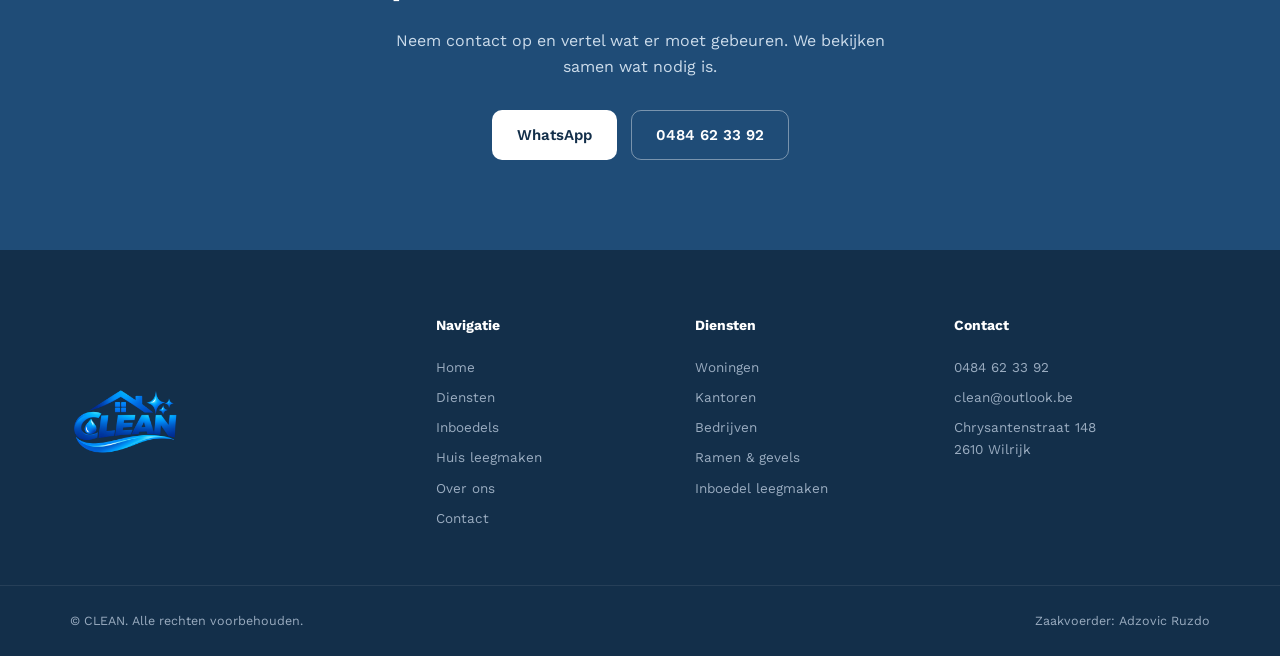
==== commit 8df1a28f: "6" ====
--- a/html/huisleegmaken.html
+++ b/html/huisleegmaken.html
@@ -43,10 +43,7 @@
 
       <a href="../index.html">Home</a>
       <a href="../index.html#diensten">Diensten</a>
-      <a href="ontruiming.html">Inboedels</a>
-      <a href="huisleegmaken.html" aria-current="page">
-        Huis leegmaken
-      </a>
+      <a href="huisleegmaken.html">Inboedels</a>
       <a href="../index.html#over-ons">Over ons</a>
       <a href="../index.html#contact">Contact</a>
 
--- a/css/css.css
+++ b/css/css.css
@@ -1268,6 +1268,50 @@
     transform: translateY(-2px);
     box-shadow: 0 6px 18px rgba(197, 139, 58, 0.25);
 }
+/* =========================
+   GALLERY FOTO'S
+========================= */
+
+.gallery-grid {
+    display: grid;
+    grid-template-columns: repeat(2, 1fr);
+    gap: 24px;
+    margin-top: 40px;
+}
+
+.gallery-item {
+    margin: 0;
+    overflow: hidden;
+    border-radius: 16px;
+    background: #f1f3f5;
+    aspect-ratio: 4 / 3;
+    box-shadow: 0 8px 24px rgba(0, 0, 0, 0.08);
+}
+
+.gallery-item img {
+    width: 100%;
+    height: 100%;
+    display: block;
+    object-fit: cover;
+    transition: transform 0.35s ease;
+}
+
+/* Klein zoom-effect wanneer je erover gaat */
+.gallery-item:hover img {
+    transform: scale(1.04);
+}
+
+/* Mobiel */
+@media (max-width: 700px) {
+    .gallery-grid {
+        grid-template-columns: 1fr;
+        gap: 18px;
+    }
+
+    .gallery-item {
+        aspect-ratio: 4 / 3;
+    }
+}
 
 /* ================= RESPONSIVE ================= */
 
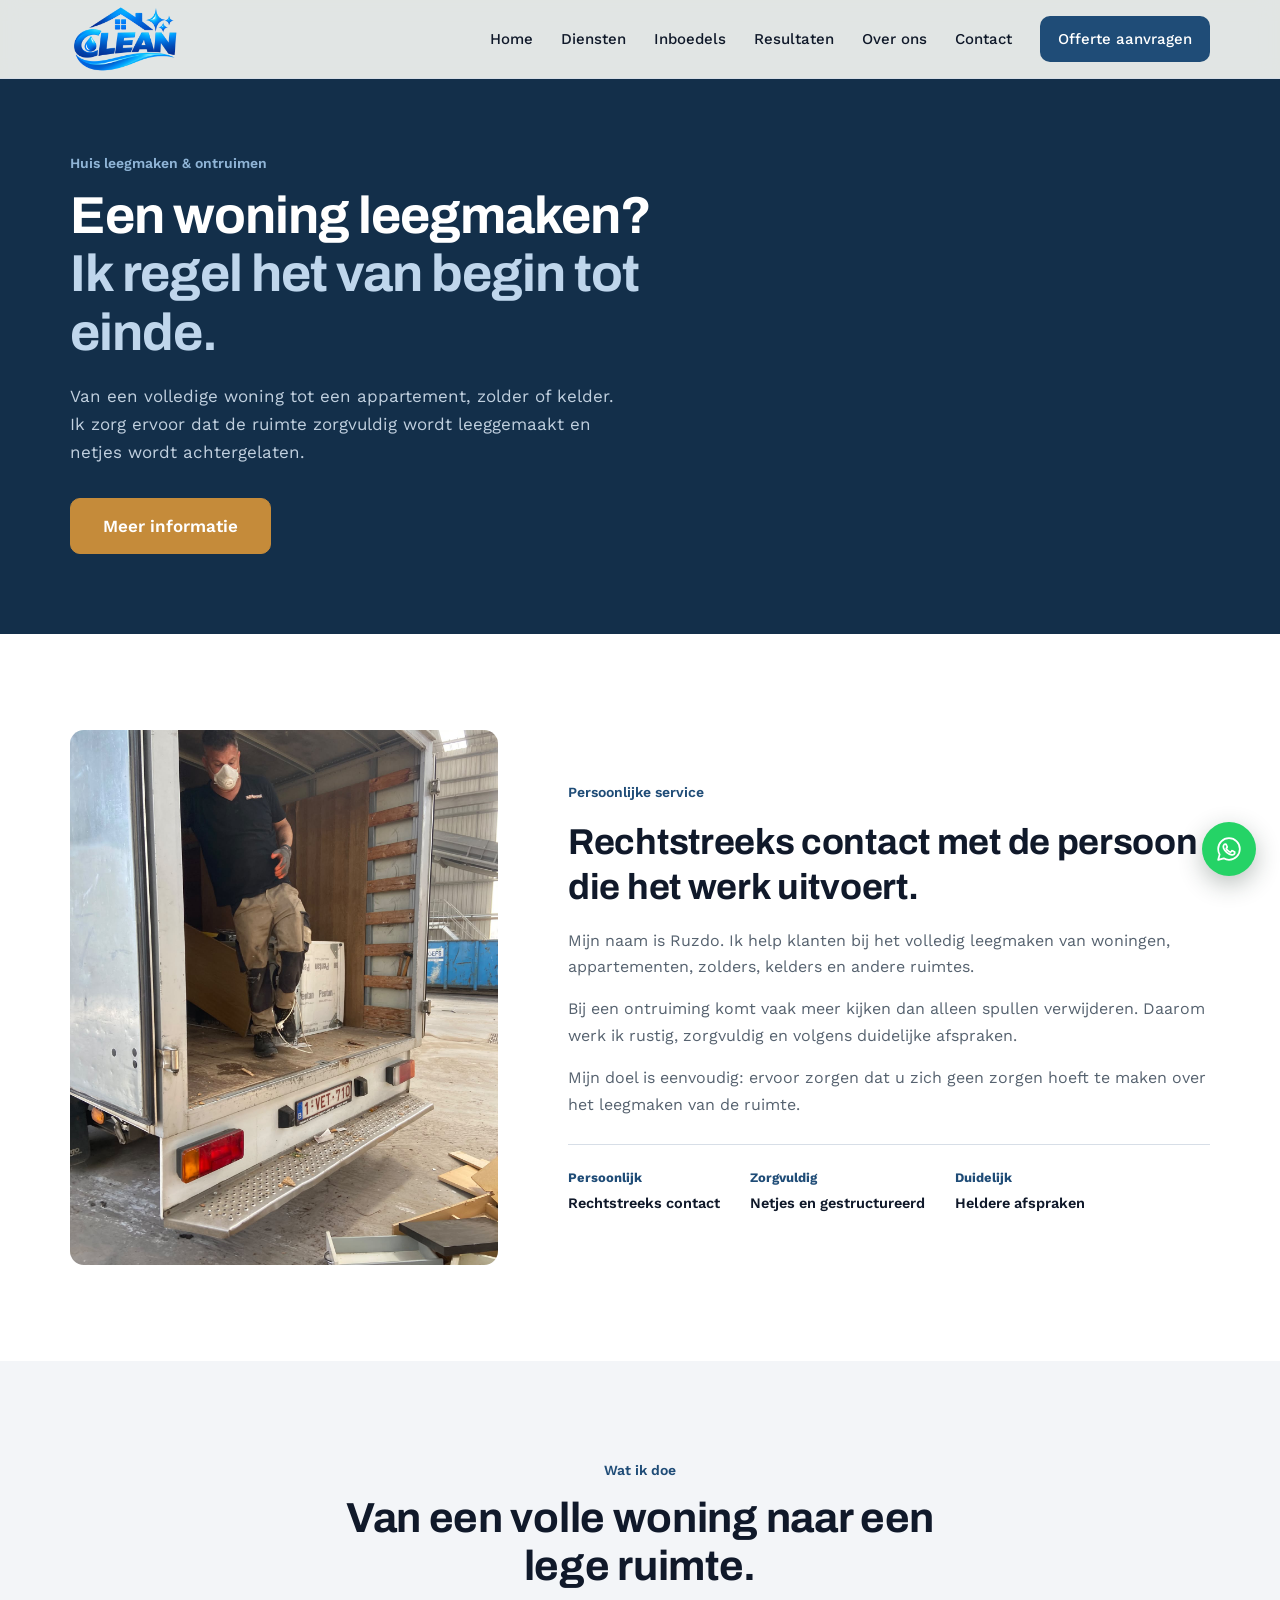
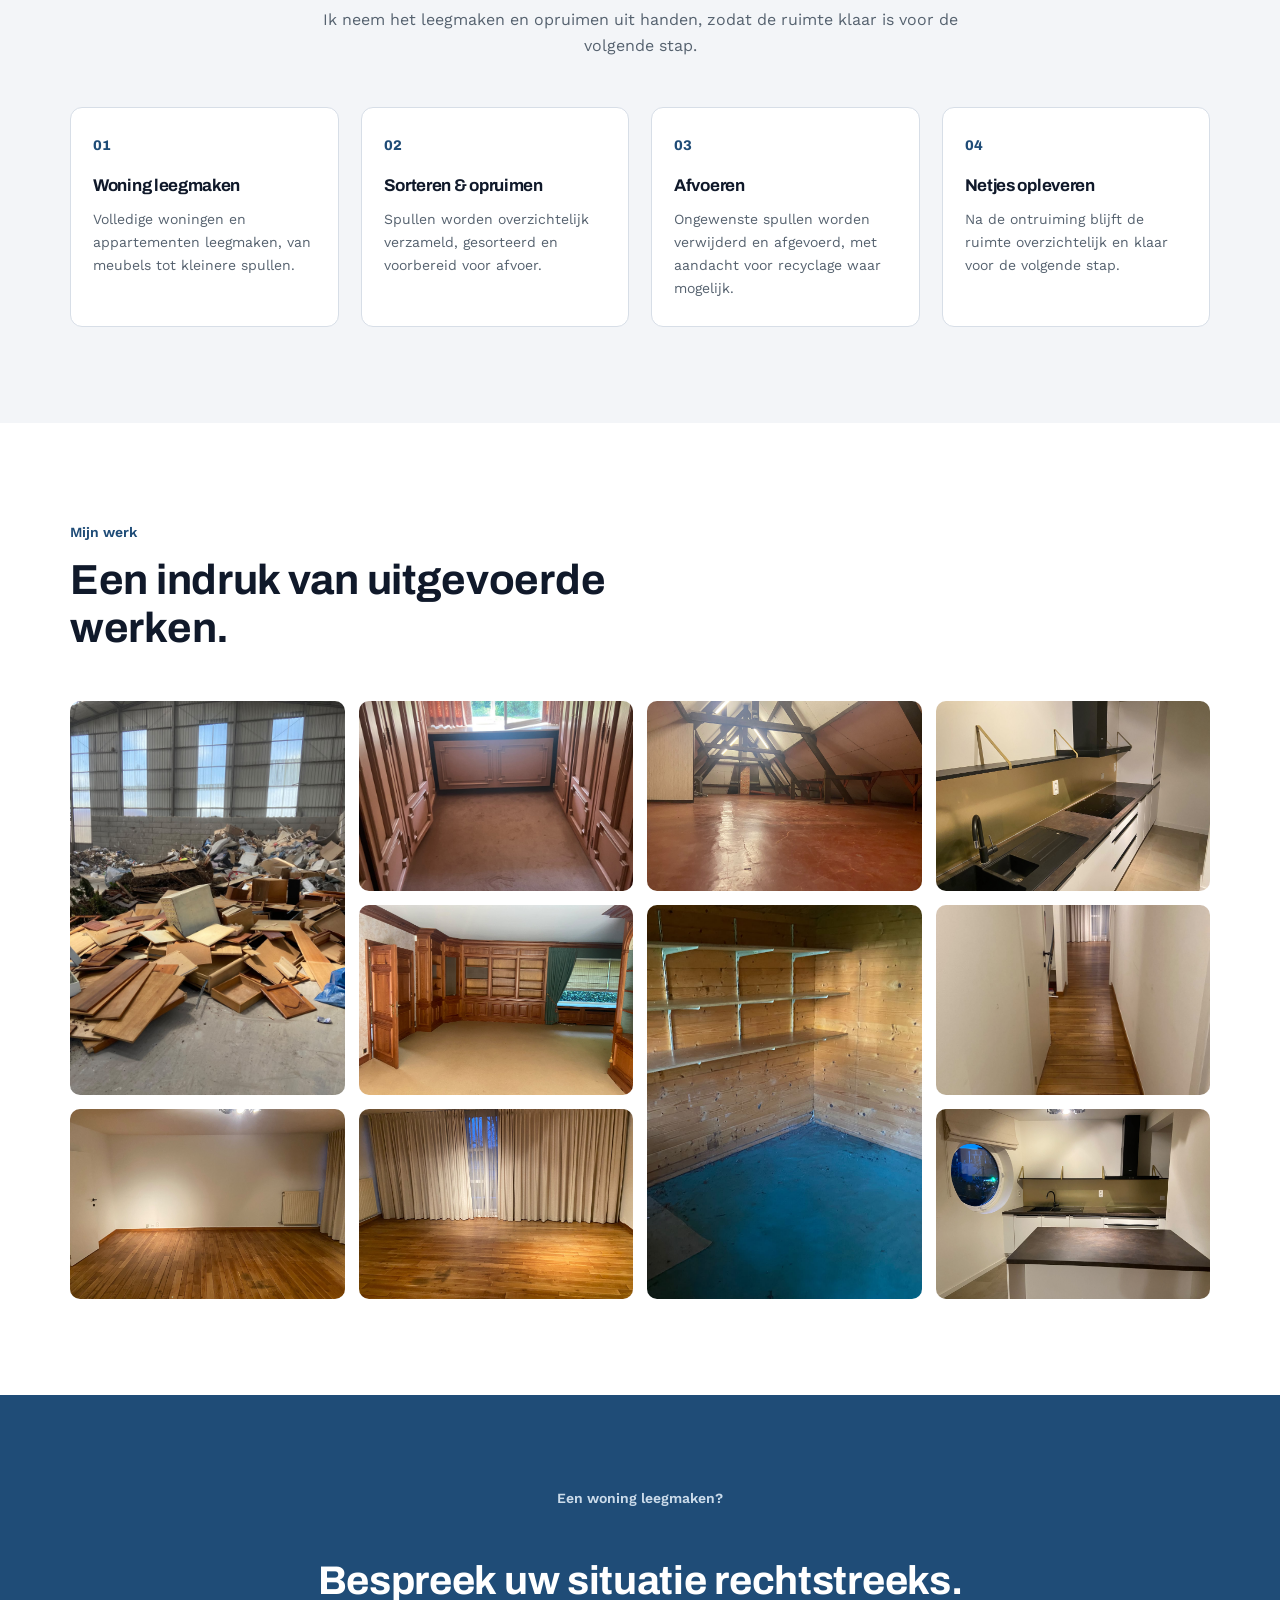
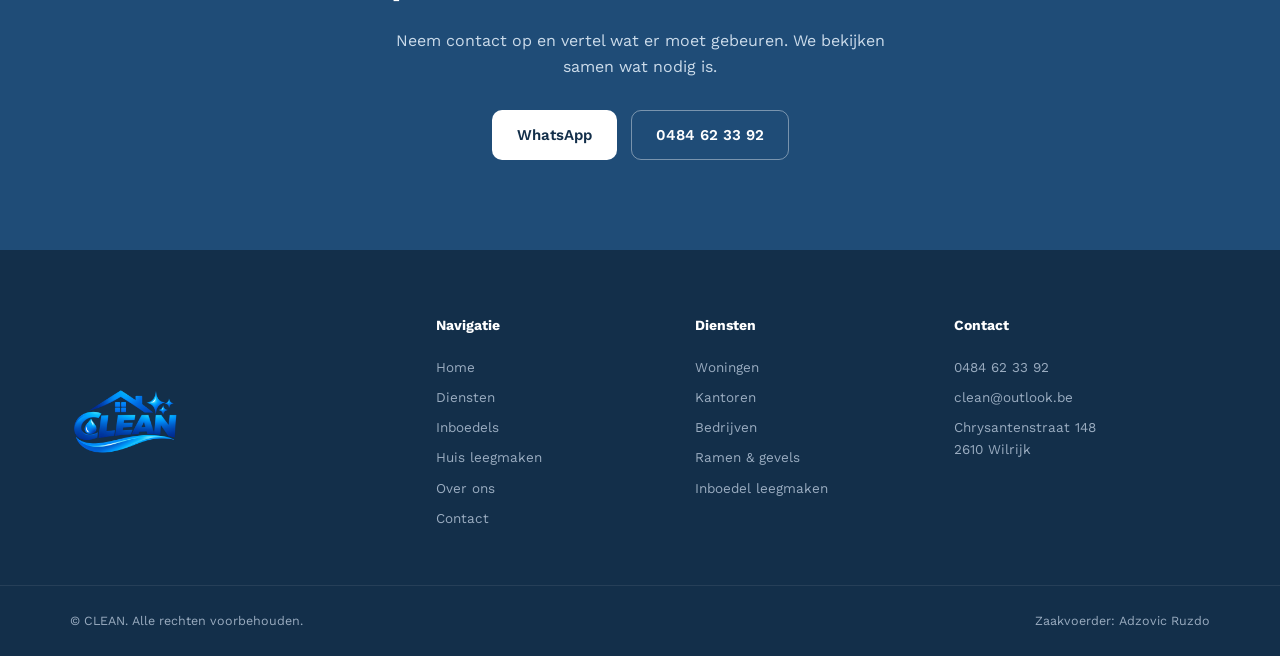
==== commit e61650af: "7" ====
--- a/html/huisleegmaken.html
+++ b/html/huisleegmaken.html
@@ -44,6 +44,7 @@
       <a href="../index.html">Home</a>
       <a href="../index.html#diensten">Diensten</a>
       <a href="huisleegmaken.html">Inboedels</a>
+      <a href="resultaten.html" aria-current="page">Resultaten</a>
       <a href="../index.html#over-ons">Over ons</a>
       <a href="../index.html#contact">Contact</a>
 
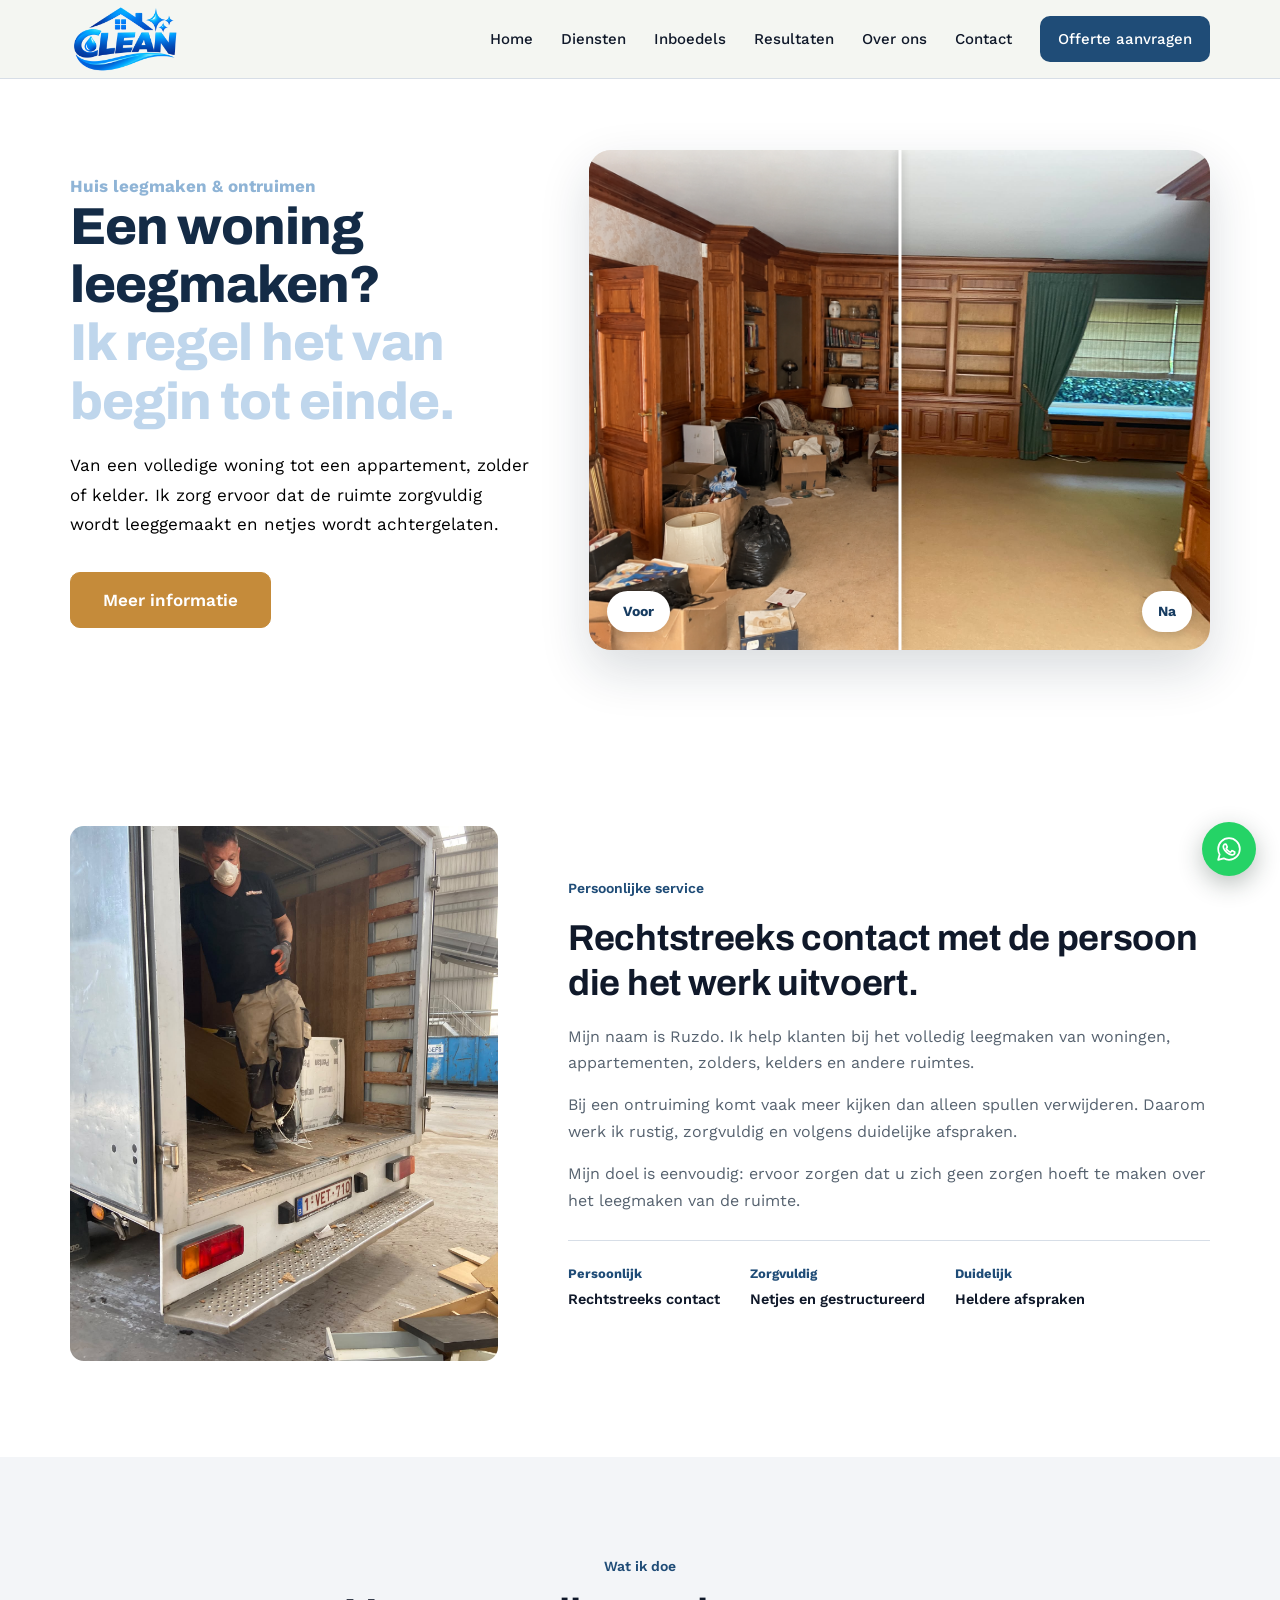
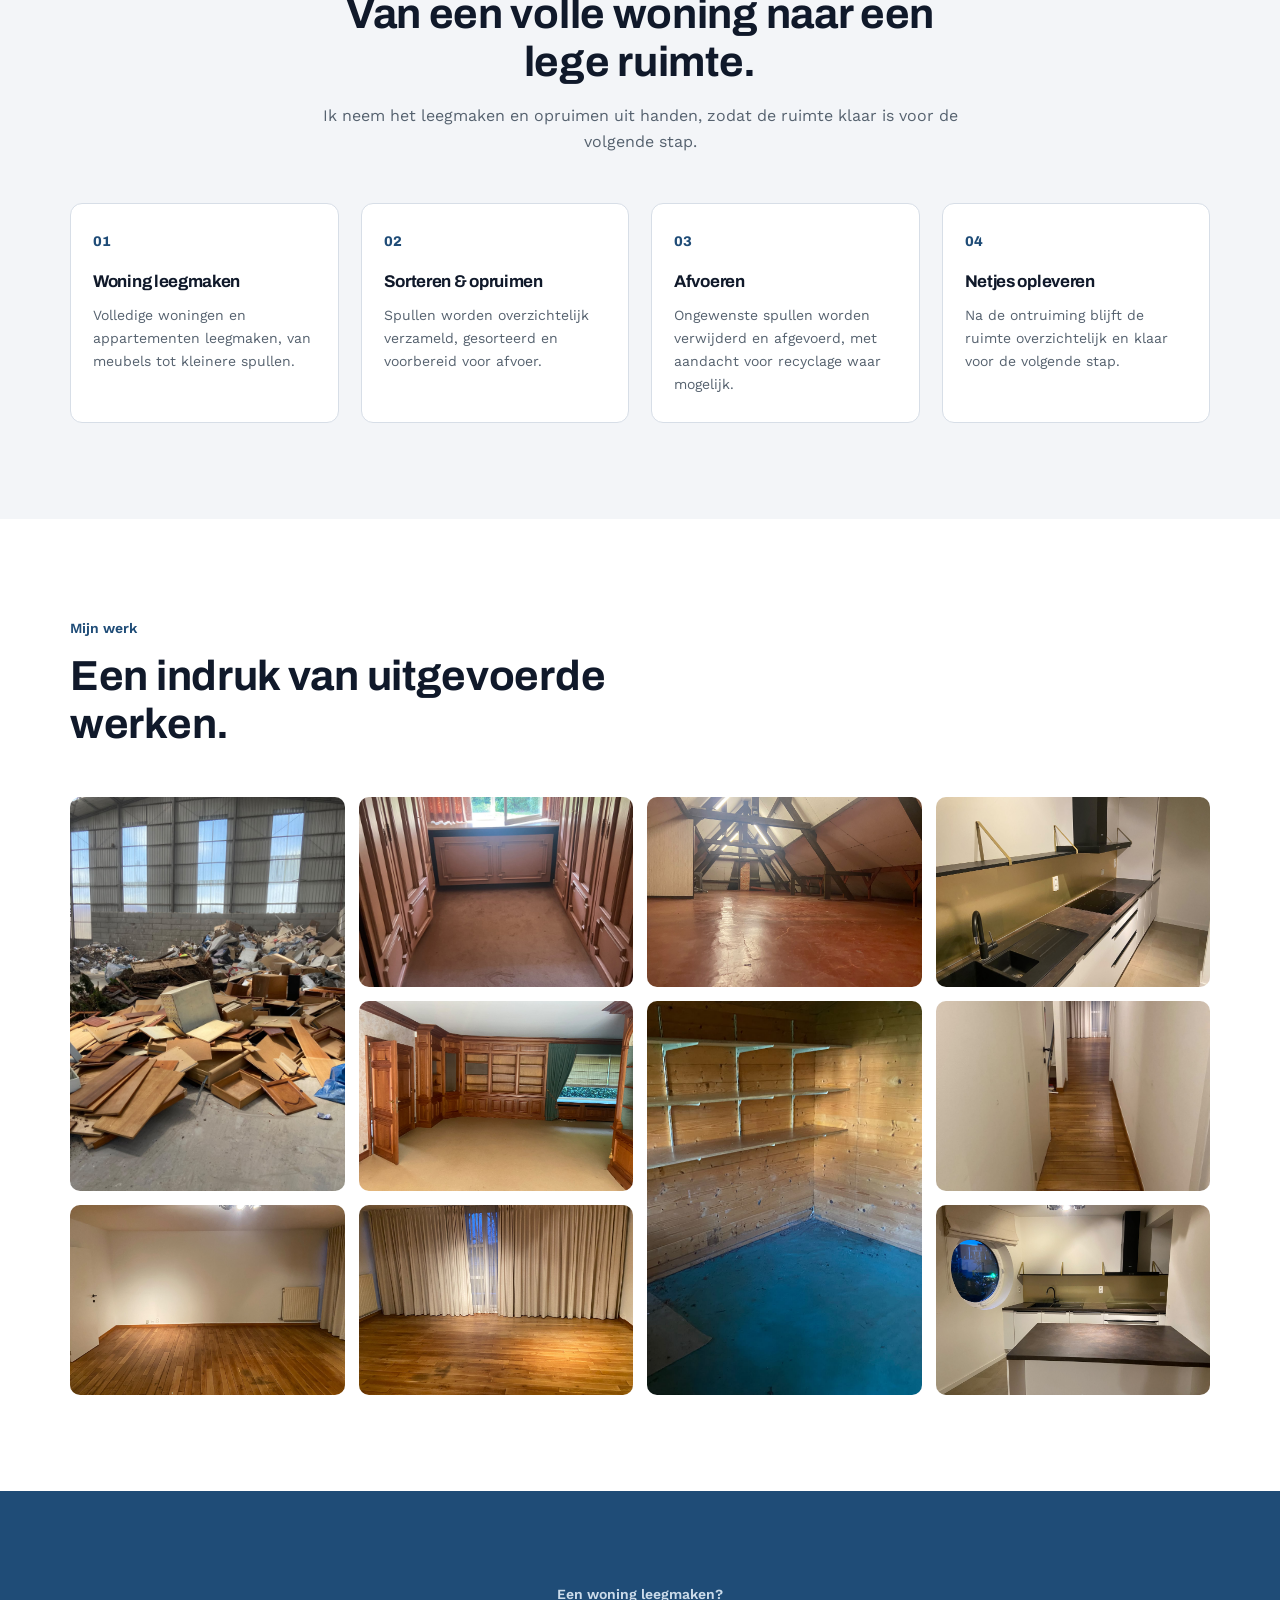
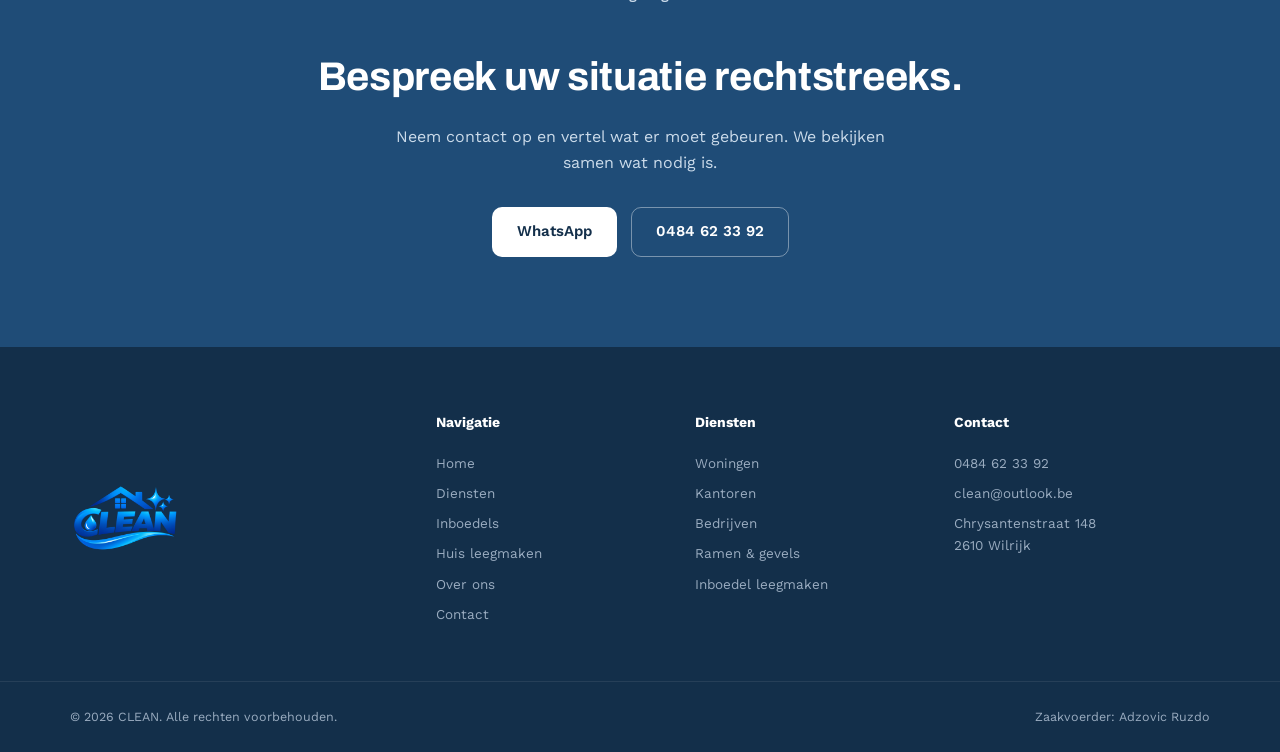
==== commit 897d8320: "9" ====
--- a/html/huisleegmaken.html
+++ b/html/huisleegmaken.html
@@ -63,33 +63,62 @@
 
   <!-- ================= HERO ================= -->
 
+  <!-- ================= DIENST ================= -->
+
   <section class="house-hero">
 
-    <div class="container">
-
-      <p class="kicker">
-        Huis leegmaken &amp; ontruimen
-      </p>
-
-      <h1>
-        Een woning leegmaken?<br>
-        <span>Ik regel het van begin tot einde.</span>
-      </h1>
-
-      <p class="house-hero-text">
-        Van een volledige woning tot een appartement, zolder of
-        kelder. Ik zorg ervoor dat de ruimte zorgvuldig wordt
-        leeggemaakt en netjes wordt achtergelaten.
-      </p>
-
-      <div class="house-hero-buttons">
-
-        <a href="https://www.huisopruimingalex.be/"
-           class="btn-house-info"
-           target="_blank"
-           rel="noopener noreferrer">
-          Meer informatie
-        </a>
+    <div class="container house-hero-container">
+
+      <div class="house-hero-content">
+
+        <p class="kicker">
+          Huis leegmaken &amp; ontruimen
+        </p>
+
+        <h1>
+          Een woning leegmaken?
+          <span>Ik regel het van begin tot einde.</span>
+        </h1>
+
+        <p class="house-hero-text">
+          Van een volledige woning tot een appartement, zolder of kelder.
+          Ik zorg ervoor dat de ruimte zorgvuldig wordt leeggemaakt en
+          netjes wordt achtergelaten.
+        </p>
+
+        <div class="house-hero-buttons">
+          <a href="https://www.huisopruimingalex.be/"
+             class="btn-house-info"
+             target="_blank"
+             rel="noopener noreferrer">
+            Meer informatie
+          </a>
+        </div>
+
+      </div>
+
+      <div class="before-after" id="beforeAfter">
+
+        <img
+                src="../media/erna.jpeg"
+                class="after-image"
+                alt="Ruimte na de ontruiming">
+
+        <div class="before-image-wrapper">
+          <img
+                  src="../media/voor.png"
+                  alt="Ruimte voor de ontruiming">
+        </div>
+
+        <div class="slider-line"></div>
+
+        <div class="before-label">
+          Voor
+        </div>
+
+        <div class="after-label">
+          Na
+        </div>
 
       </div>
 
@@ -475,7 +504,7 @@
 </a>
 
 
-<script src="java/java.js"></script>
+<script src="../java/java.js"></script>
 
 </body>
 </html>
--- a/css/css.css
+++ b/css/css.css
@@ -796,6 +796,343 @@
     gap: 20px;
     font-size: 12.5px;
 }
+/* =========================================
+   HUIS LEEGMAKEN HERO
+========================================= */
+
+.house-hero {
+    background: #ffffff;
+    padding: 80px 0;
+    overflow: hidden;
+}
+
+
+/* =========================================
+   HERO LAYOUT
+   TEKST LINKS - SLIDER RECHTS
+========================================= */
+
+.house-hero-container {
+    display: grid;
+    grid-template-columns: 0.85fr 1.15fr;
+    align-items: center;
+    gap: 60px;
+
+    max-width: 1140px;
+    margin: 0 auto;
+}
+
+
+/* =========================================
+   TEKST LINKS
+========================================= */
+
+.house-hero-content {
+    max-width: 600px;
+}
+
+.house-hero .kicker {
+    color: #1F6FAE;
+
+    font-size: 17px;
+    font-weight: 700;
+
+    margin: 0 0 18px;
+}
+
+.house-hero h1 {
+    margin: -20px 0 28px;
+
+    color: #1F6FAE;
+
+    font-size: clamp(44px, 5vw, 64px);
+    line-height: 1.06;
+
+    font-weight: 800;
+    letter-spacing: -2px;
+}
+
+.house-hero h1 span {
+    display: block;
+    color: #285b89;
+}
+
+.house-hero-text {
+    max-width: 560px;
+
+    margin: 0 0 35px;
+
+    color: #52677a;
+
+    font-size: 18px;
+    line-height: 1.75;
+}
+
+
+/* =========================================
+   VOOR / NA SLIDER RECHTS
+========================================= */
+
+.before-after {
+    position: relative;
+
+    width: 100%;
+    height: 500px;
+
+    overflow: hidden;
+
+    border-radius: 22px;
+
+    cursor: ew-resize;
+
+    box-shadow:
+            0 20px 50px rgba(16, 37, 59, 0.16);
+}
+
+
+/* =========================================
+   NA FOTO
+========================================= */
+
+.after-image {
+    position: absolute;
+
+    inset: 0;
+
+    width: 100%;
+    height: 100%;
+
+    object-fit: cover;
+}
+
+
+/* =========================================
+   VOOR FOTO
+   FOTO BLIJFT OP DEZELFDE GROOTTE
+========================================= */
+
+.before-image-wrapper {
+    position: absolute;
+
+    inset: 0;
+
+    width: 100%;
+    height: 100%;
+
+    overflow: hidden;
+
+    z-index: 2;
+
+    clip-path: inset(0 50% 0 0);
+}
+
+.before-image-wrapper img {
+    position: absolute;
+
+    inset: 0;
+
+    width: 100%;
+    height: 100%;
+
+    object-fit: cover;
+
+    max-width: none;
+}
+
+
+/* =========================================
+   MIDDENLIJN
+========================================= */
+
+.slider-line {
+    position: absolute;
+
+    top: 0;
+    bottom: 0;
+
+    left: 50%;
+
+    width: 3px;
+
+    background: #ffffff;
+
+    z-index: 4;
+
+    transform: translateX(-50%);
+
+    box-shadow:
+            0 0 8px rgba(0, 0, 0, 0.25);
+
+    pointer-events: none;
+}
+
+
+/* =========================================
+   VOOR / NA LABELS
+========================================= */
+
+.before-label,
+.after-label {
+    position: absolute;
+
+    bottom: 18px;
+
+    padding: 9px 16px;
+
+    background: #ffffff;
+    color: #173c61;
+
+    border-radius: 999px;
+
+    font-size: 14px;
+    font-weight: 700;
+
+    z-index: 5;
+
+    box-shadow:
+            0 3px 12px rgba(0, 0, 0, 0.15);
+
+    pointer-events: none;
+}
+
+.before-label {
+    left: 18px;
+}
+
+.after-label {
+    right: 18px;
+}
+
+
+/* =========================================
+   MEER INFORMATIE KNOP
+========================================= */
+
+.house-hero-buttons {
+    display: flex;
+    gap: 14px;
+    flex-wrap: wrap;
+}
+
+.btn-house-info {
+    display: inline-flex;
+
+    align-items: center;
+    justify-content: center;
+
+    min-height: 56px;
+
+    padding: 0 32px;
+
+    background: #c98d36;
+    color: #ffffff;
+
+    border: 1px solid #c98d36;
+
+    border-radius: 10px;
+
+    font-size: 16px;
+    font-weight: 700;
+
+    text-decoration: none;
+
+    transition: all 0.25s ease;
+}
+
+.btn-house-info:hover {
+    background: #aa7227;
+
+    border-color: #aa7227;
+
+    color: #ffffff;
+
+    transform: translateY(-2px);
+
+    box-shadow:
+            0 8px 20px rgba(170, 114, 39, 0.25);
+}
+
+
+/* =========================================
+   MOBIEL
+========================================= */
+
+@media (max-width: 850px) {
+
+    .house-hero {
+        padding: 60px 0;
+    }
+
+    .house-hero-container {
+        grid-template-columns: 1fr;
+
+        gap: 45px;
+
+        width: min(100% - 40px, 700px);
+    }
+
+    .house-hero-content {
+        max-width: 100%;
+    }
+
+    .house-hero h1 {
+        font-size: 46px;
+        line-height: 1.08;
+        letter-spacing: -1px;
+    }
+
+    .house-hero-text {
+        font-size: 17px;
+        line-height: 1.7;
+    }
+
+    .before-after {
+        height: 420px;
+    }
+
+    .btn-house-info {
+        width: 100%;
+        min-height: 56px;
+    }
+}
+
+
+/* =========================================
+   KLEINE TELEFOONS
+========================================= */
+
+@media (max-width: 500px) {
+
+    .house-hero {
+        padding: 45px 0;
+    }
+
+    .house-hero h1 {
+        font-size: 40px;
+    }
+
+    .before-after {
+        height: 350px;
+        border-radius: 18px;
+    }
+
+    .before-label,
+    .after-label {
+        bottom: 12px;
+
+        padding: 8px 13px;
+
+        font-size: 13px;
+    }
+
+    .before-label {
+        left: 12px;
+    }
+
+    .after-label {
+        right: 12px;
+    }
+}
 
 
 /* ================= FLOATING BUTTONS ================= */
@@ -982,7 +1319,7 @@
 /* ================= HUIS LEEGMAKEN PAGINA ================= */
 
 .house-hero {
-    background: var(--pine-deep);
+    background: #ffffff;
     padding-top: 150px;
     padding-bottom: 80px;
 }
@@ -992,7 +1329,7 @@
 }
 
 .house-hero h1 {
-    color: white;
+    color: #142B46;
     font-size: clamp(34px, 5vw, 52px);
     line-height: 1.12;
     letter-spacing: -1px;
@@ -1008,7 +1345,7 @@
     max-width: 560px;
     font-size: 17px;
     margin-bottom: 32px;
-    color: #C1D0DF;
+    color: #000000;
 }
 
 .house-hero-buttons {
@@ -1132,6 +1469,7 @@
     font-weight: 600;
     font-size: 14.5px;
 }
+
 
 
 /* ---- Wat ik doe ---- */
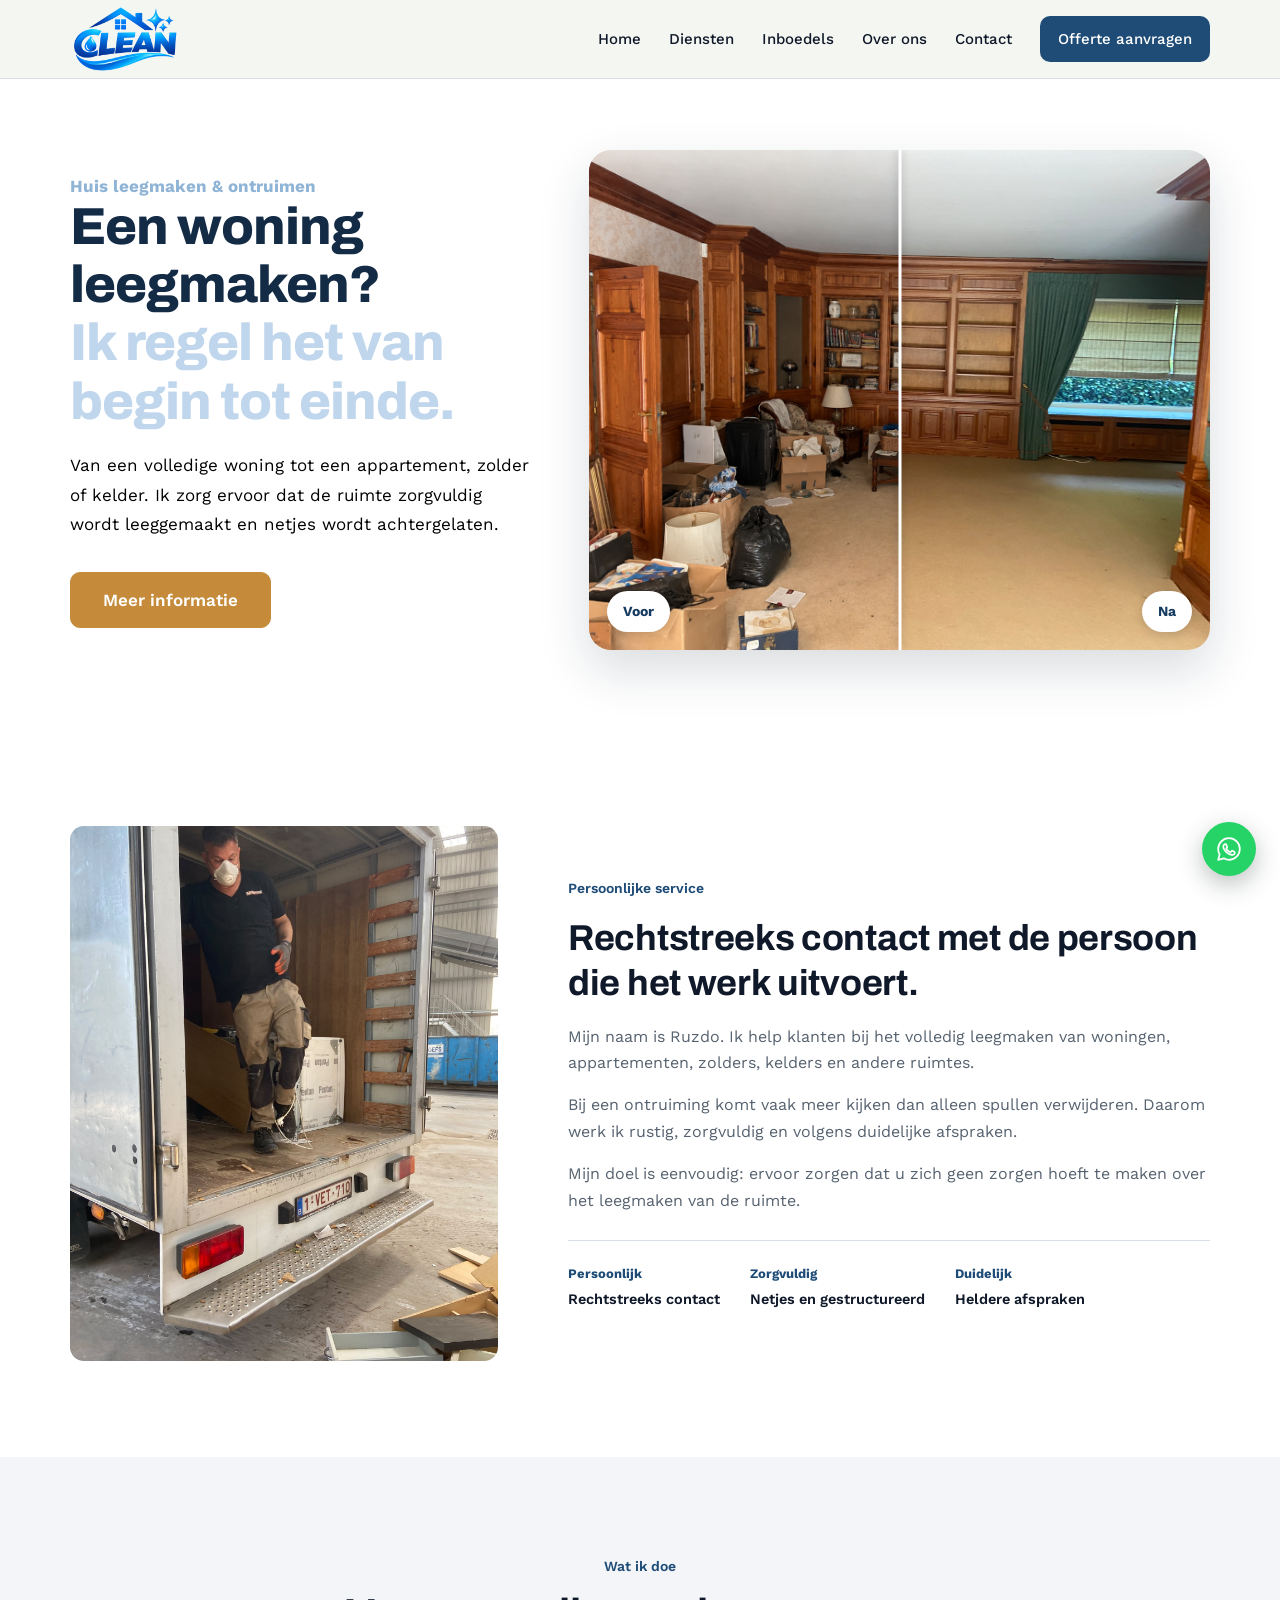
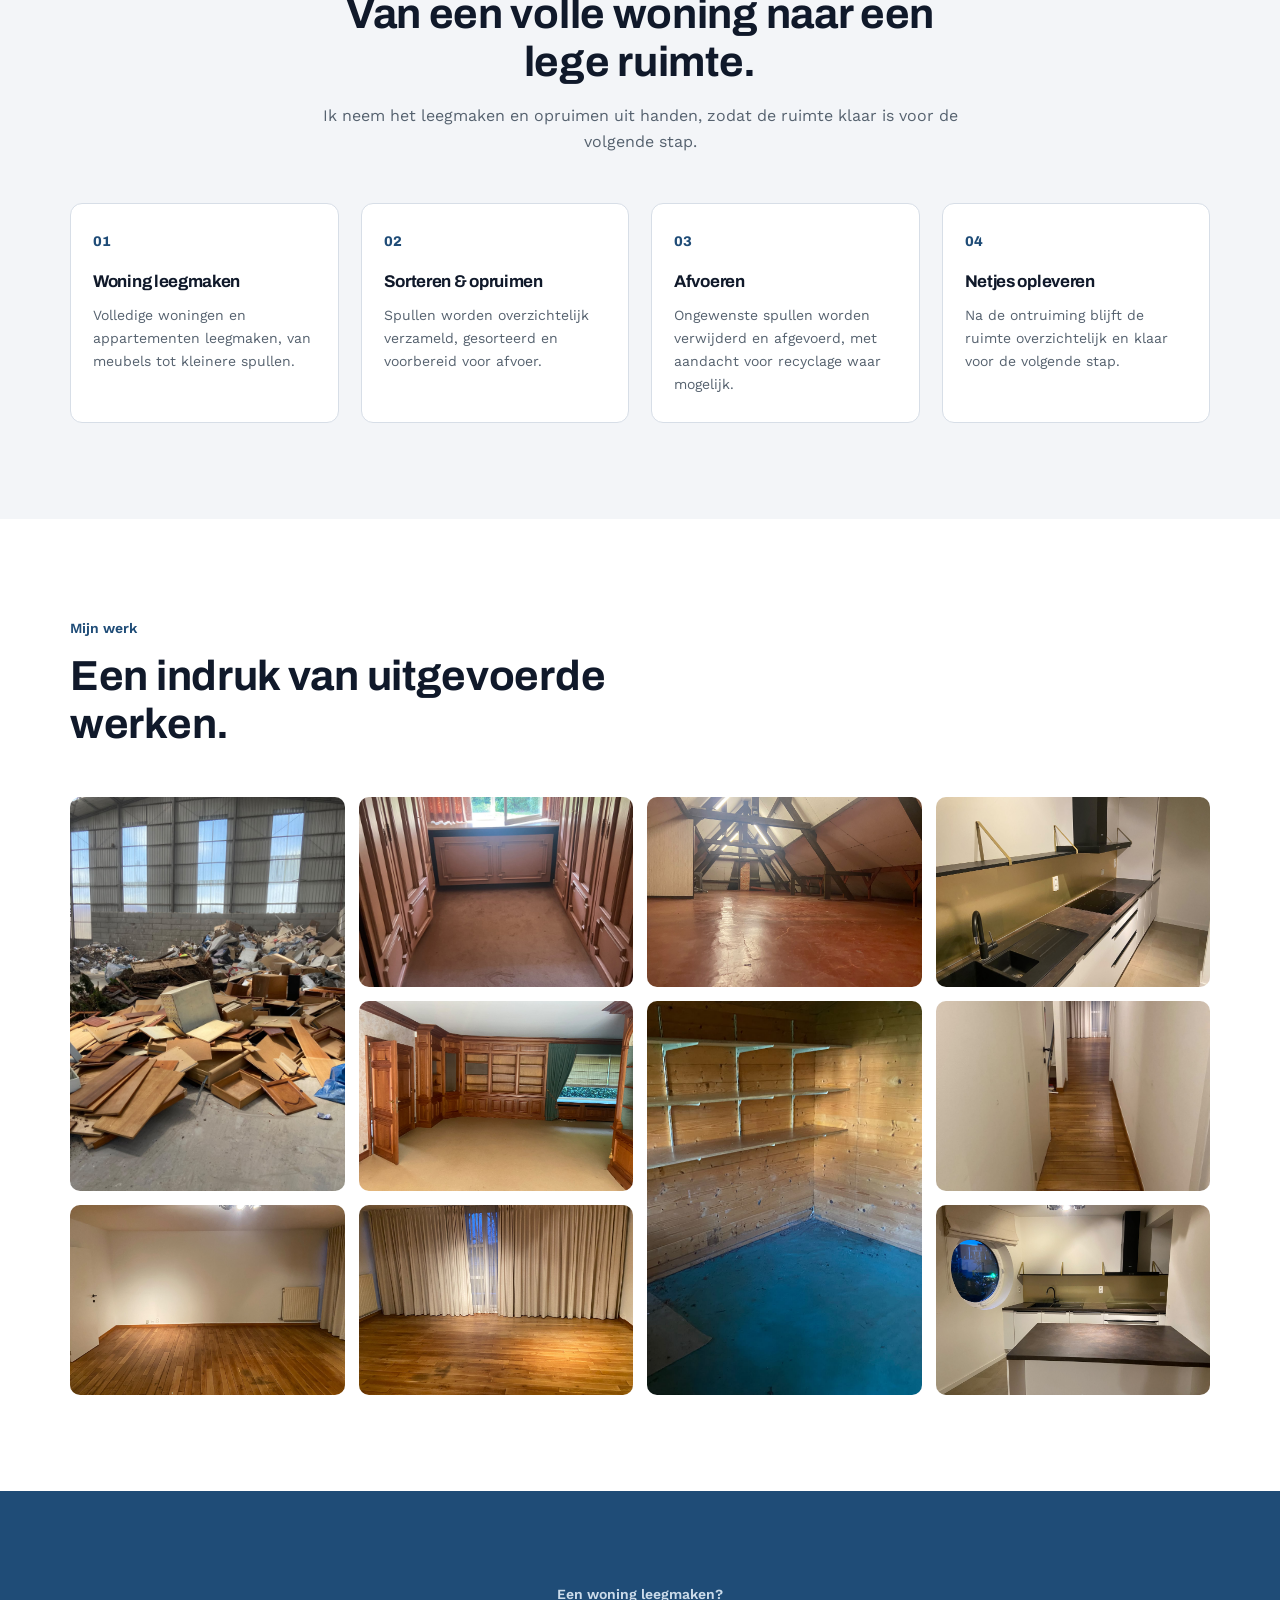
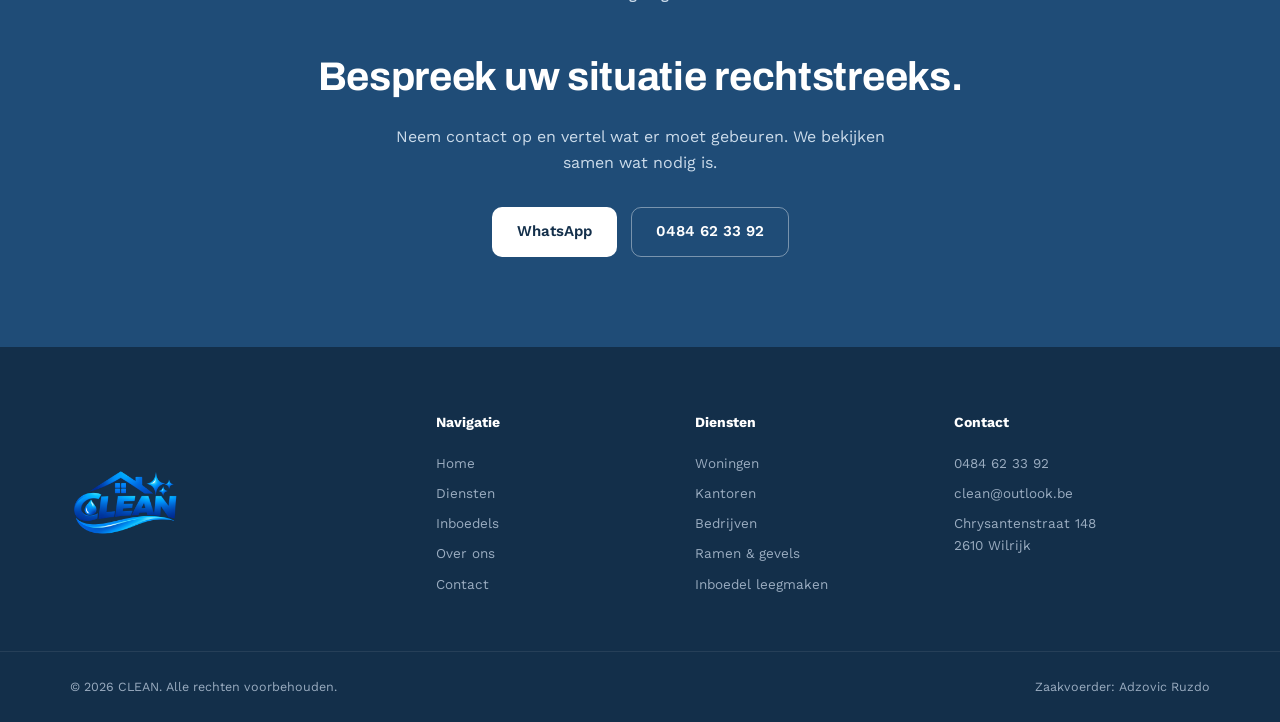
==== commit 46dab4b0: "11" ====
--- a/html/huisleegmaken.html
+++ b/html/huisleegmaken.html
@@ -44,7 +44,7 @@
       <a href="../index.html">Home</a>
       <a href="../index.html#diensten">Diensten</a>
       <a href="huisleegmaken.html">Inboedels</a>
-      <a href="resultaten.html" aria-current="page">Resultaten</a>
+      <!--<a href="html/resultaten.html" aria-current="page">Resultaten</a>-->
       <a href="../index.html#over-ons">Over ons</a>
       <a href="../index.html#contact">Contact</a>
 
@@ -421,8 +421,8 @@
 
       <a href="../index.html">Home</a>
       <a href="../index.html#diensten">Diensten</a>
-      <a href="../ontruiming.html">Inboedels</a>
-      <a href="huisleegmaken.html">Huis leegmaken</a>
+      <a href="../html/huisleegmaken.html">Inboedels</a>
+      <!--<a href="html/resultaten.html" aria-current="page">Resultaten</a>-->
       <a href="../index.html#over-ons">Over ons</a>
       <a href="../index.html#contact">Contact</a>
 
@@ -433,11 +433,11 @@
 
       <h4>Diensten</h4>
 
-      <a href="index.html#diensten">Woningen</a>
-      <a href="index.html#diensten">Kantoren</a>
-      <a href="index.html#diensten">Bedrijven</a>
-      <a href="index.html#diensten">Ramen &amp; gevels</a>
-      <a href="ontruiming.html">Inboedel leegmaken</a>
+      <a href="../index.html#diensten">Woningen</a>
+      <a href="../index.html#diensten">Kantoren</a>
+      <a href="../index.html#diensten">Bedrijven</a>
+      <a href="../index.html#diensten">Ramen &amp; gevels</a>
+      <a href="../html/huisleegmaken.html">Inboedel leegmaken</a>
 
     </div>
 
--- a/css/css.css
+++ b/css/css.css
@@ -1659,8 +1659,15 @@
         padding: 70px 0;
     }
 
+
     .menu-toggle {
         display: flex;
+    }
+    .menu-toggle .bar {
+        width: 40px;
+        height: 3px;
+        background: #000000 !important;
+        display: block;
     }
 
     .nav {
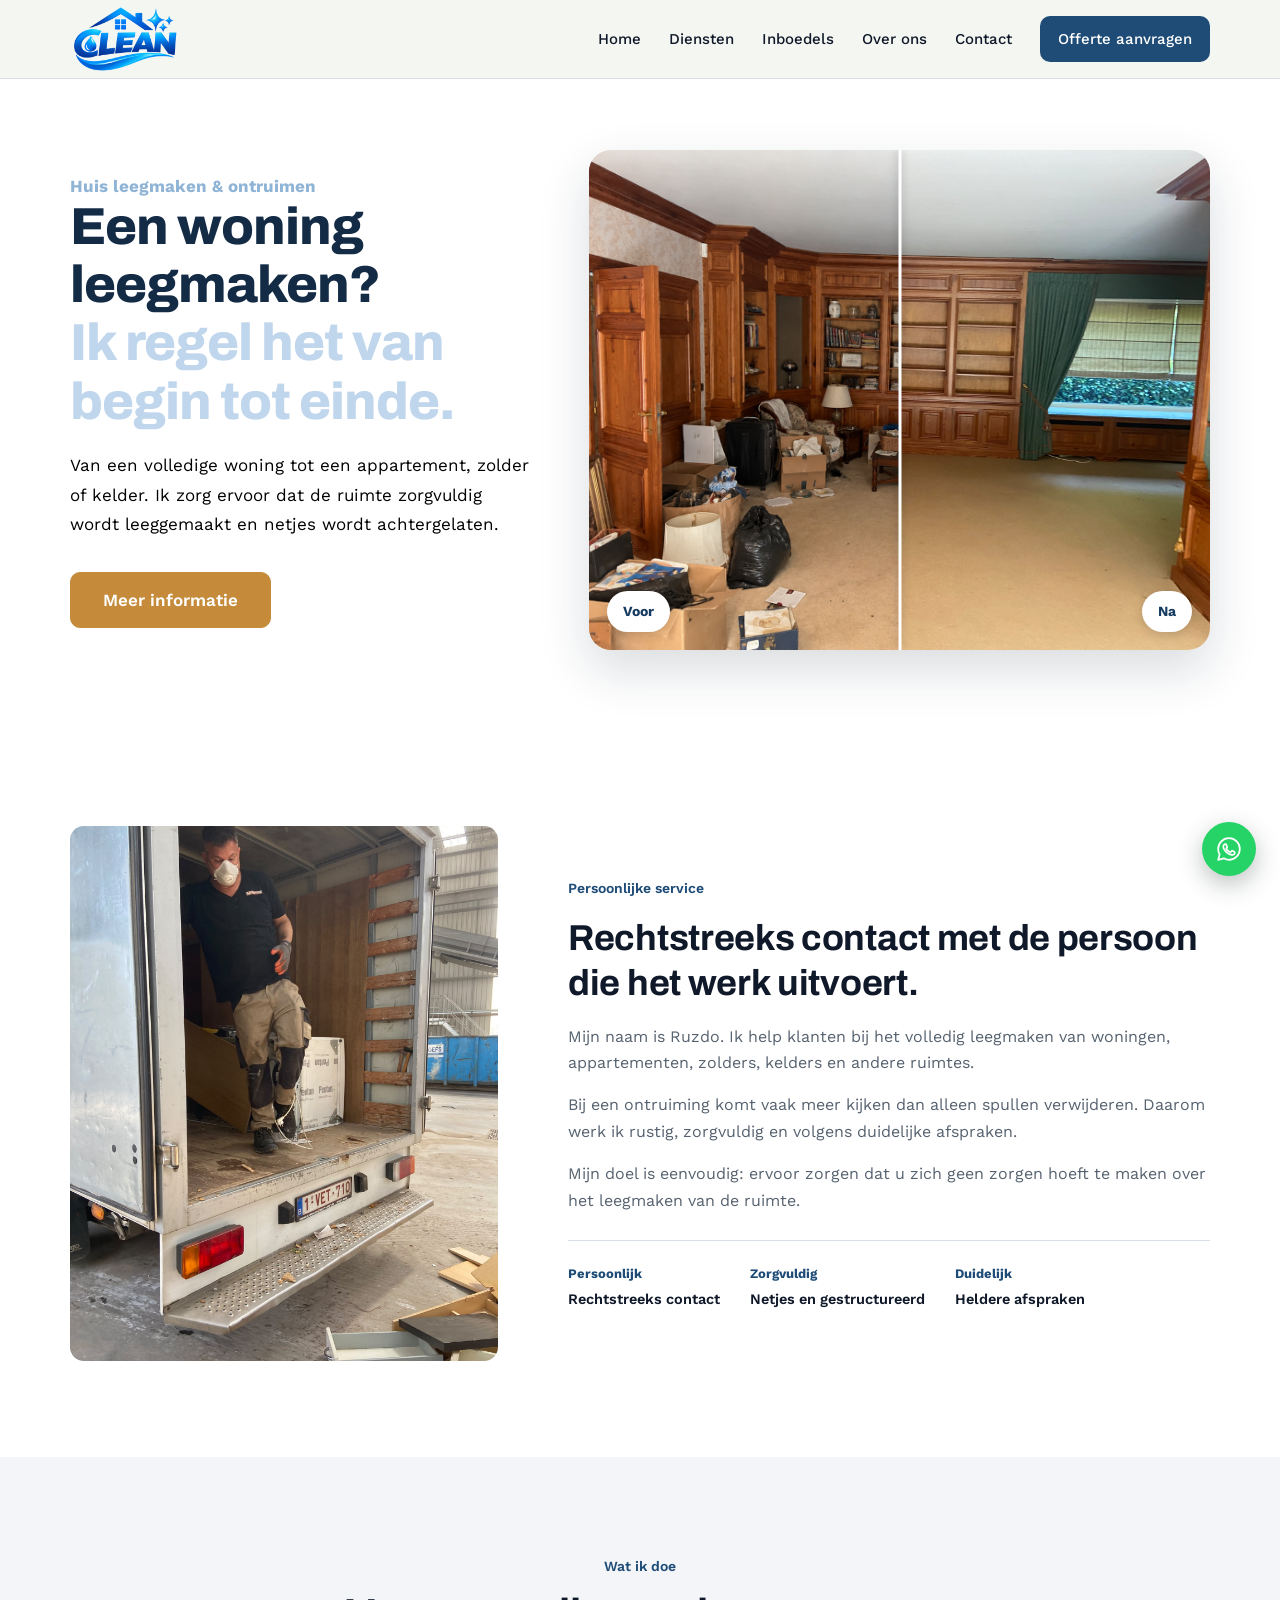
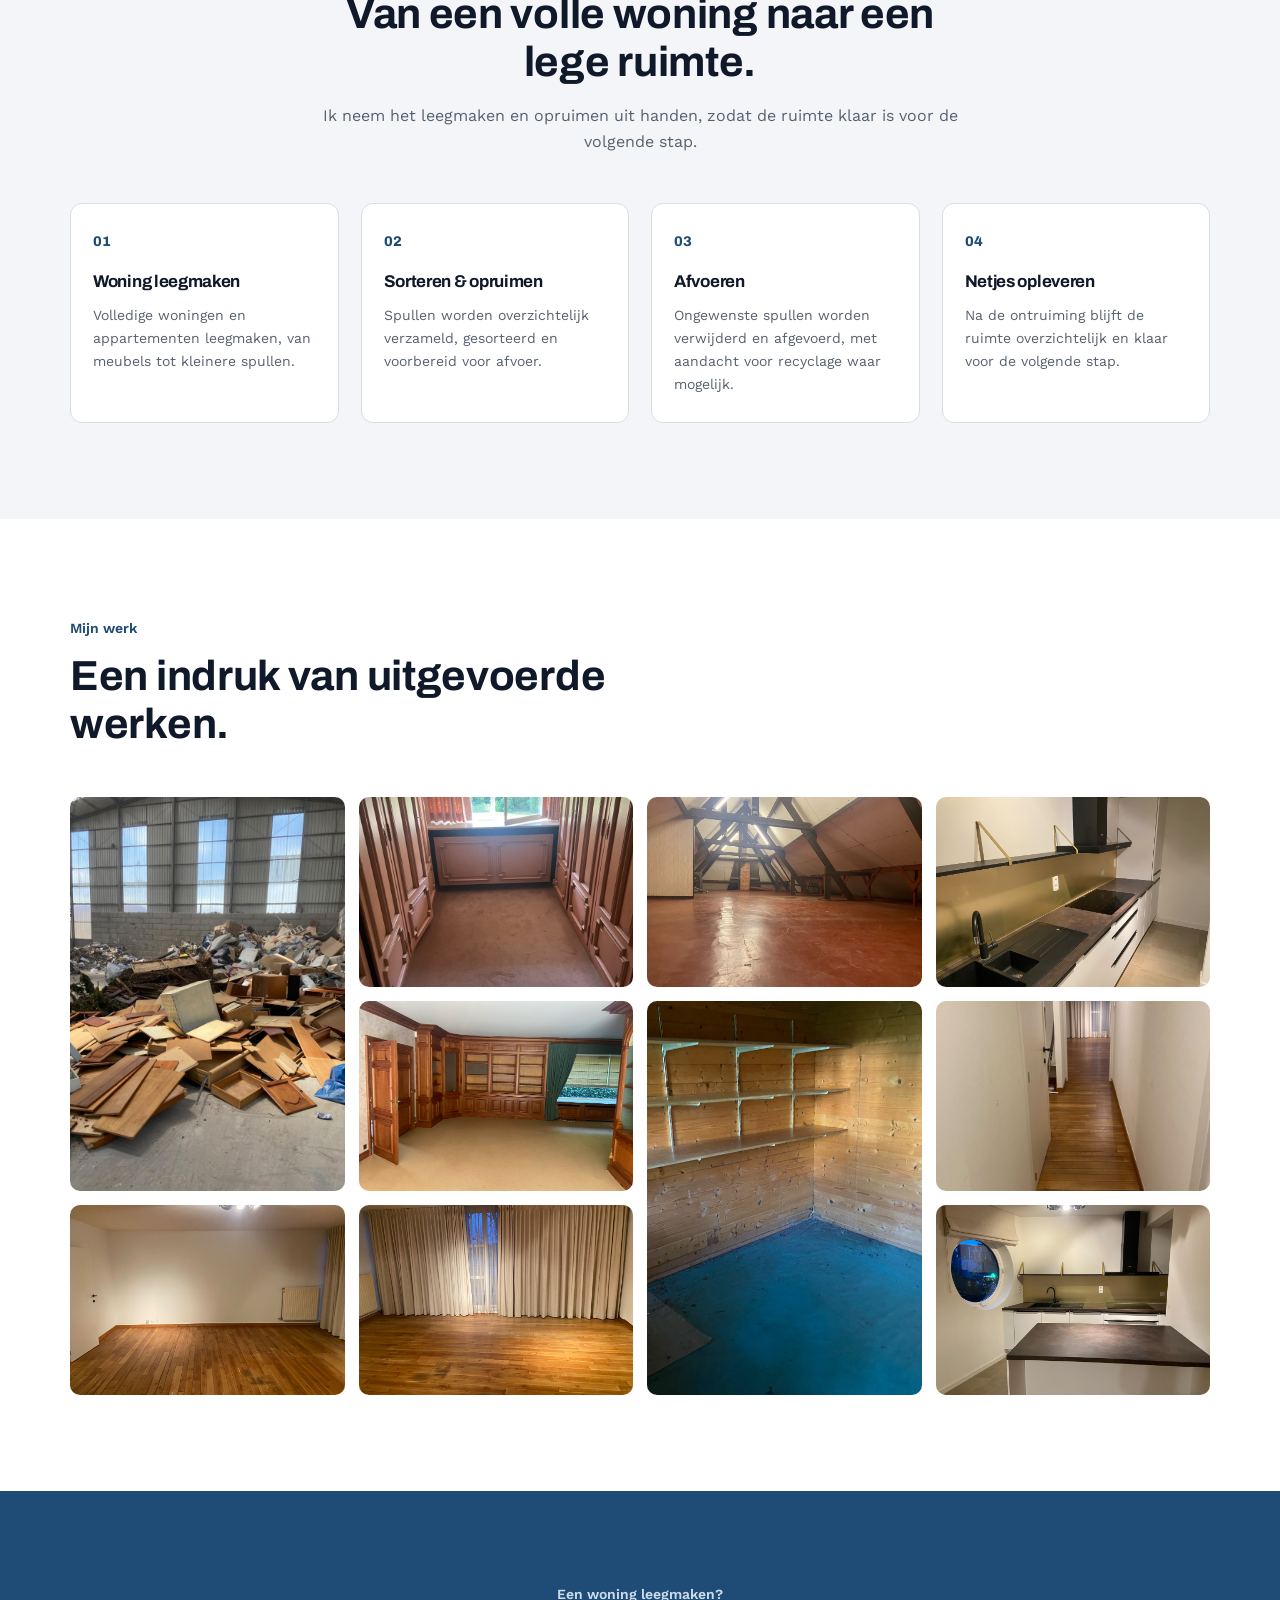
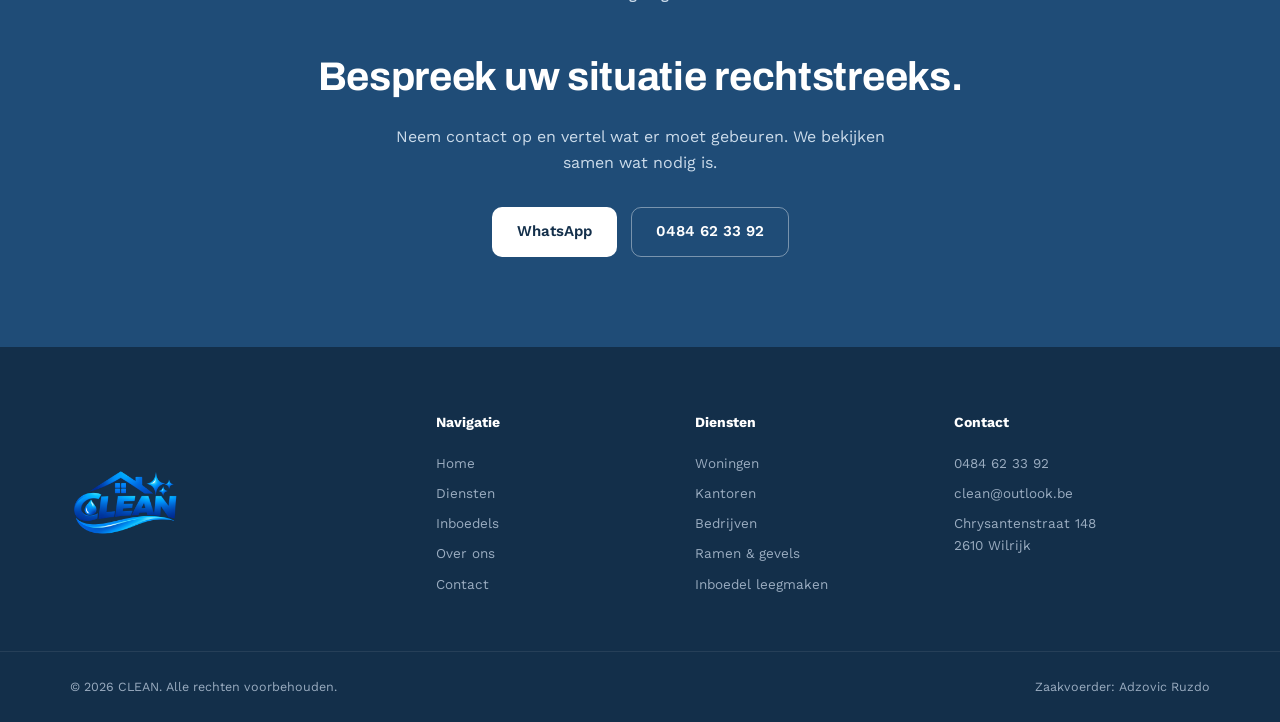
==== commit a0fc803f: "12" ====
--- a/html/huisleegmaken.html
+++ b/html/huisleegmaken.html
@@ -46,7 +46,7 @@
       <a href="huisleegmaken.html">Inboedels</a>
       <!--<a href="html/resultaten.html" aria-current="page">Resultaten</a>-->
       <a href="../index.html#over-ons">Over ons</a>
-      <a href="../index.html#contact">Contact</a>
+      <a href="../index.html#offerte">Contact</a>
 
       <a href="../index.html#offerte" class="nav-button">
         Offerte aanvragen
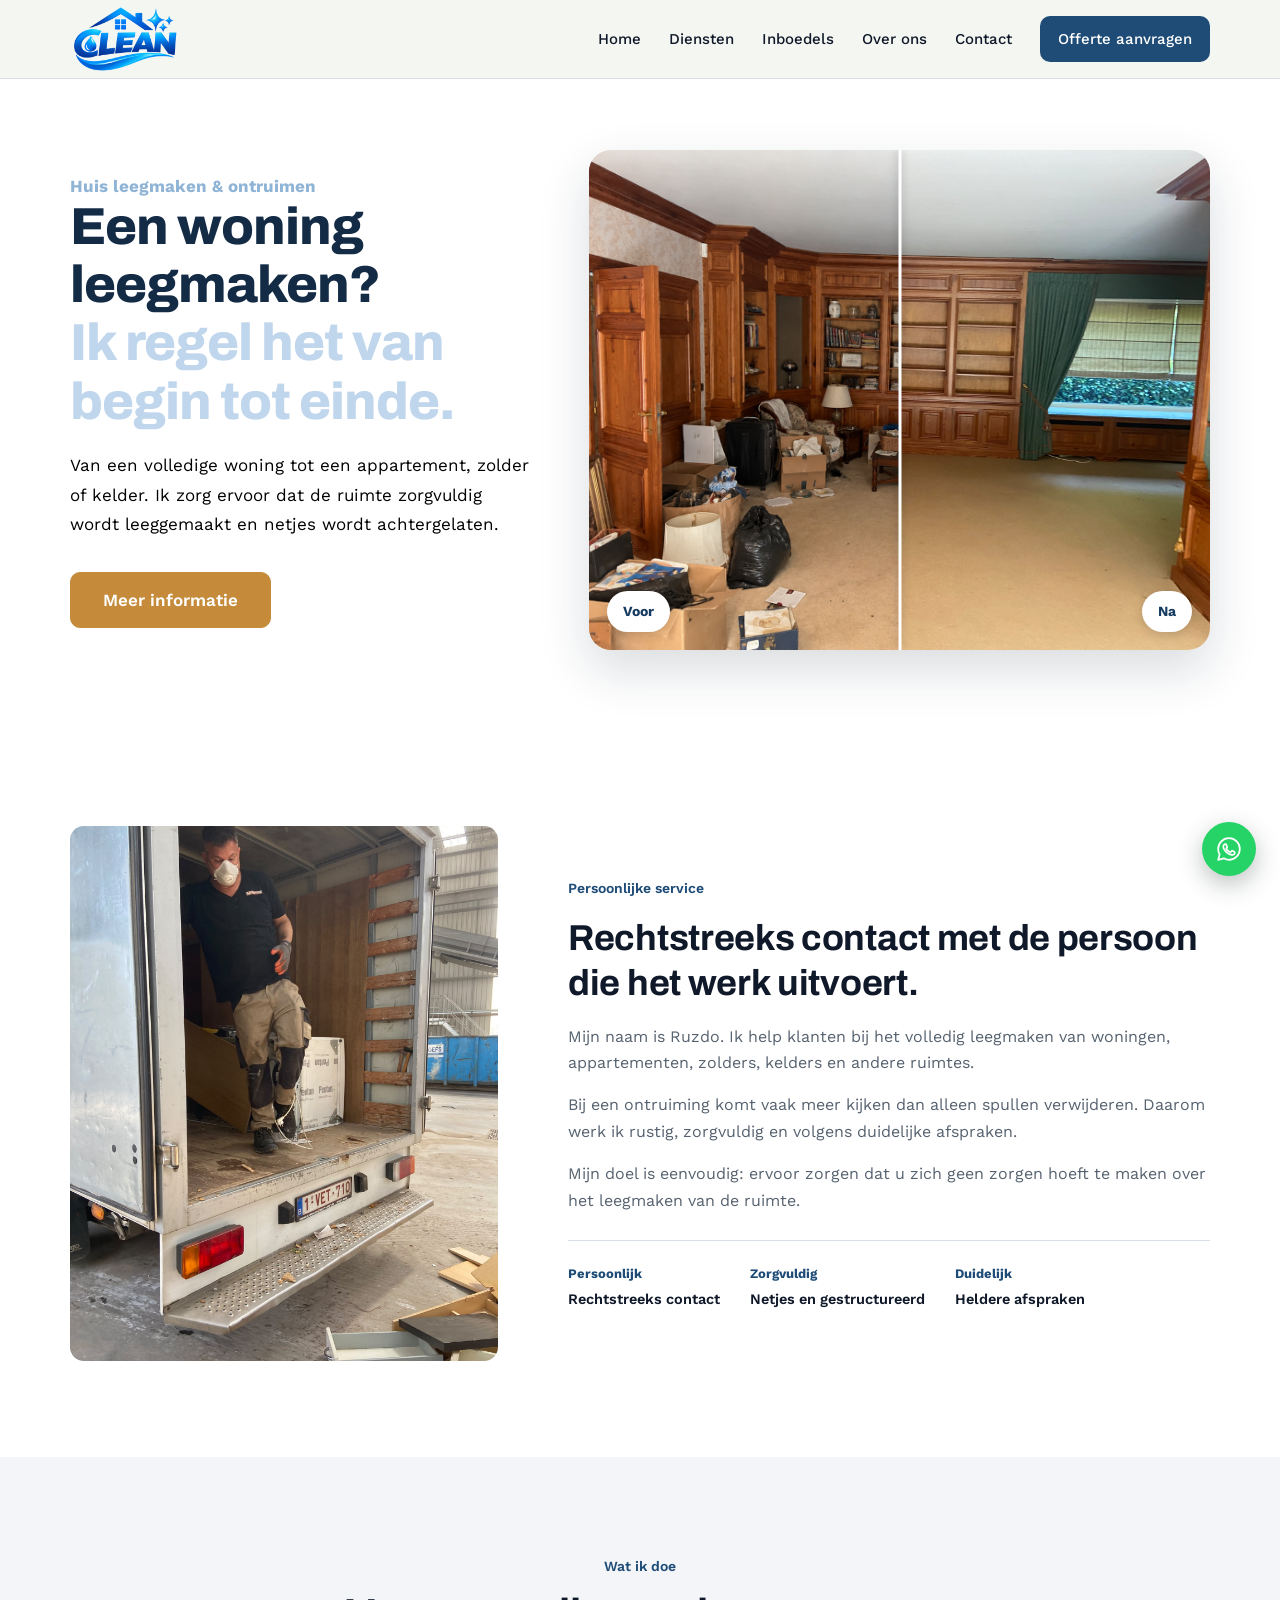
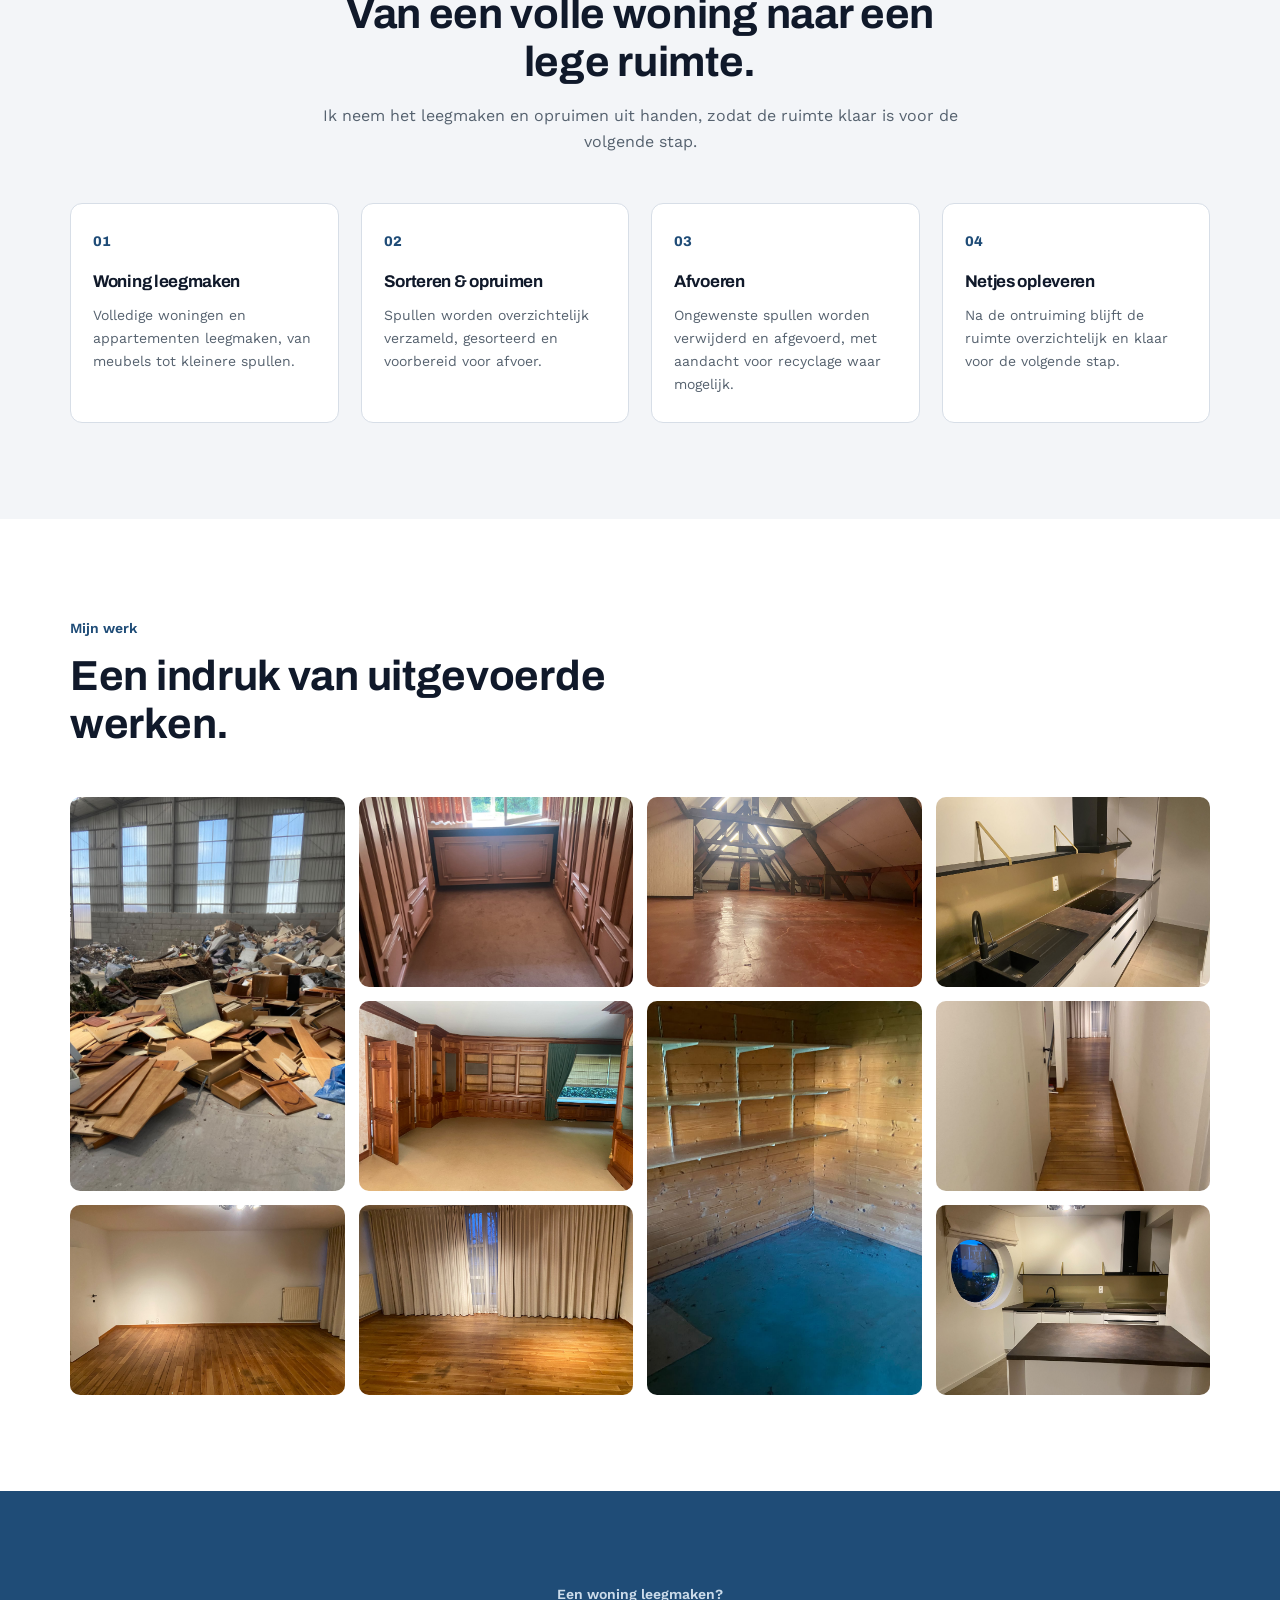
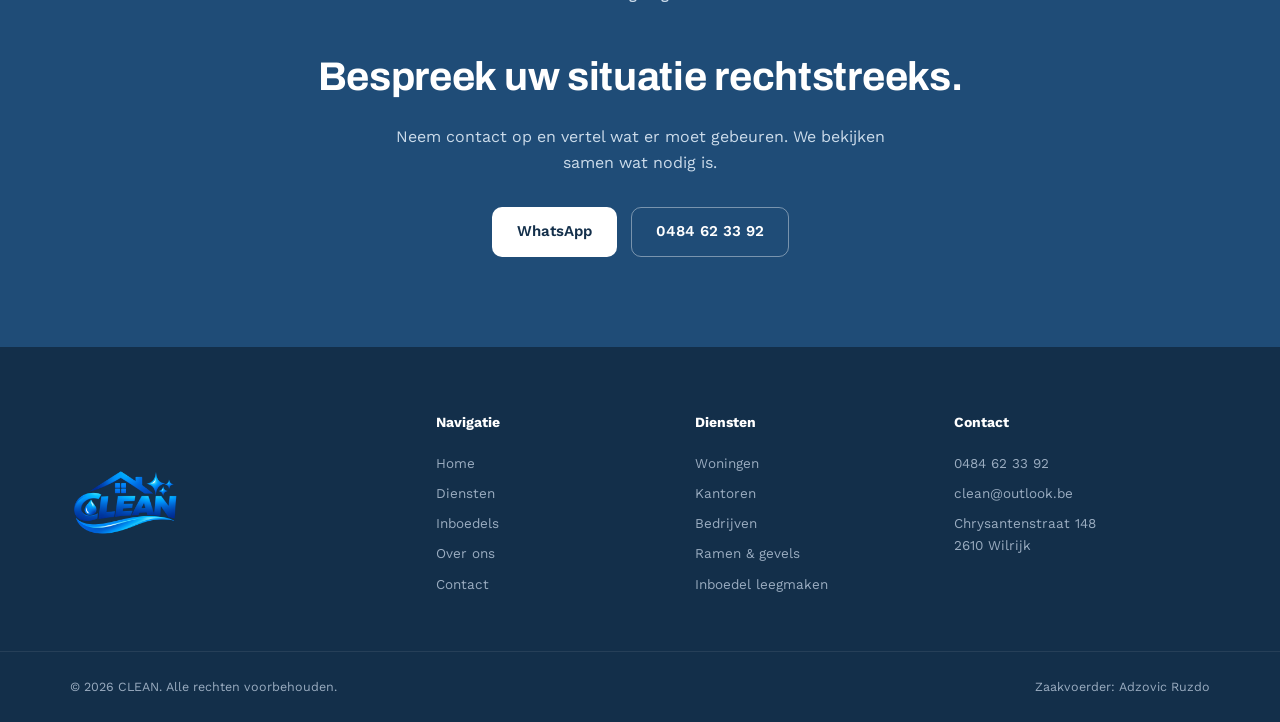
==== commit 0088068c: "14" ====
--- a/html/huisleegmaken.html
+++ b/html/huisleegmaken.html
@@ -450,7 +450,7 @@
         0484 62 33 92
       </a>
 
-      <a href="mailto:clean@outlook.be">
+      <a href="mailto:cleanantwerpen@gmail.com">
         clean@outlook.be
       </a>
 
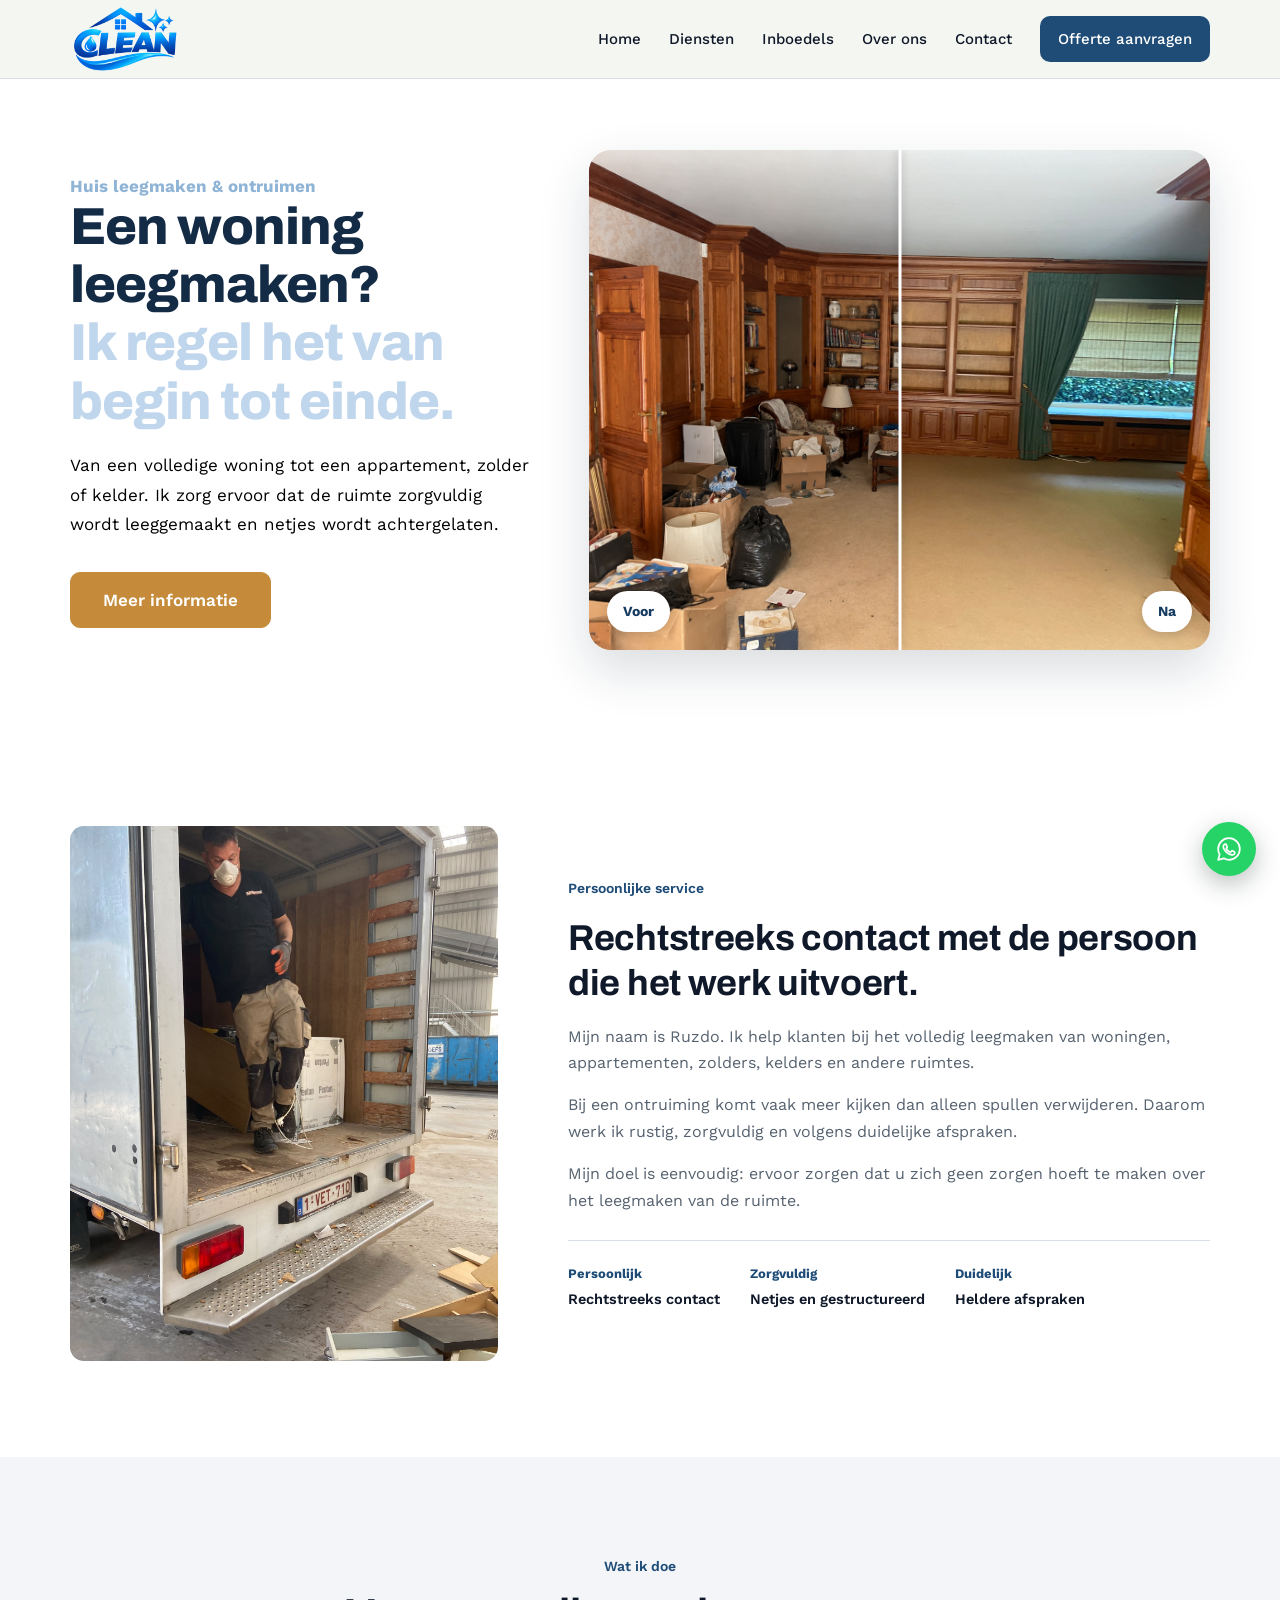
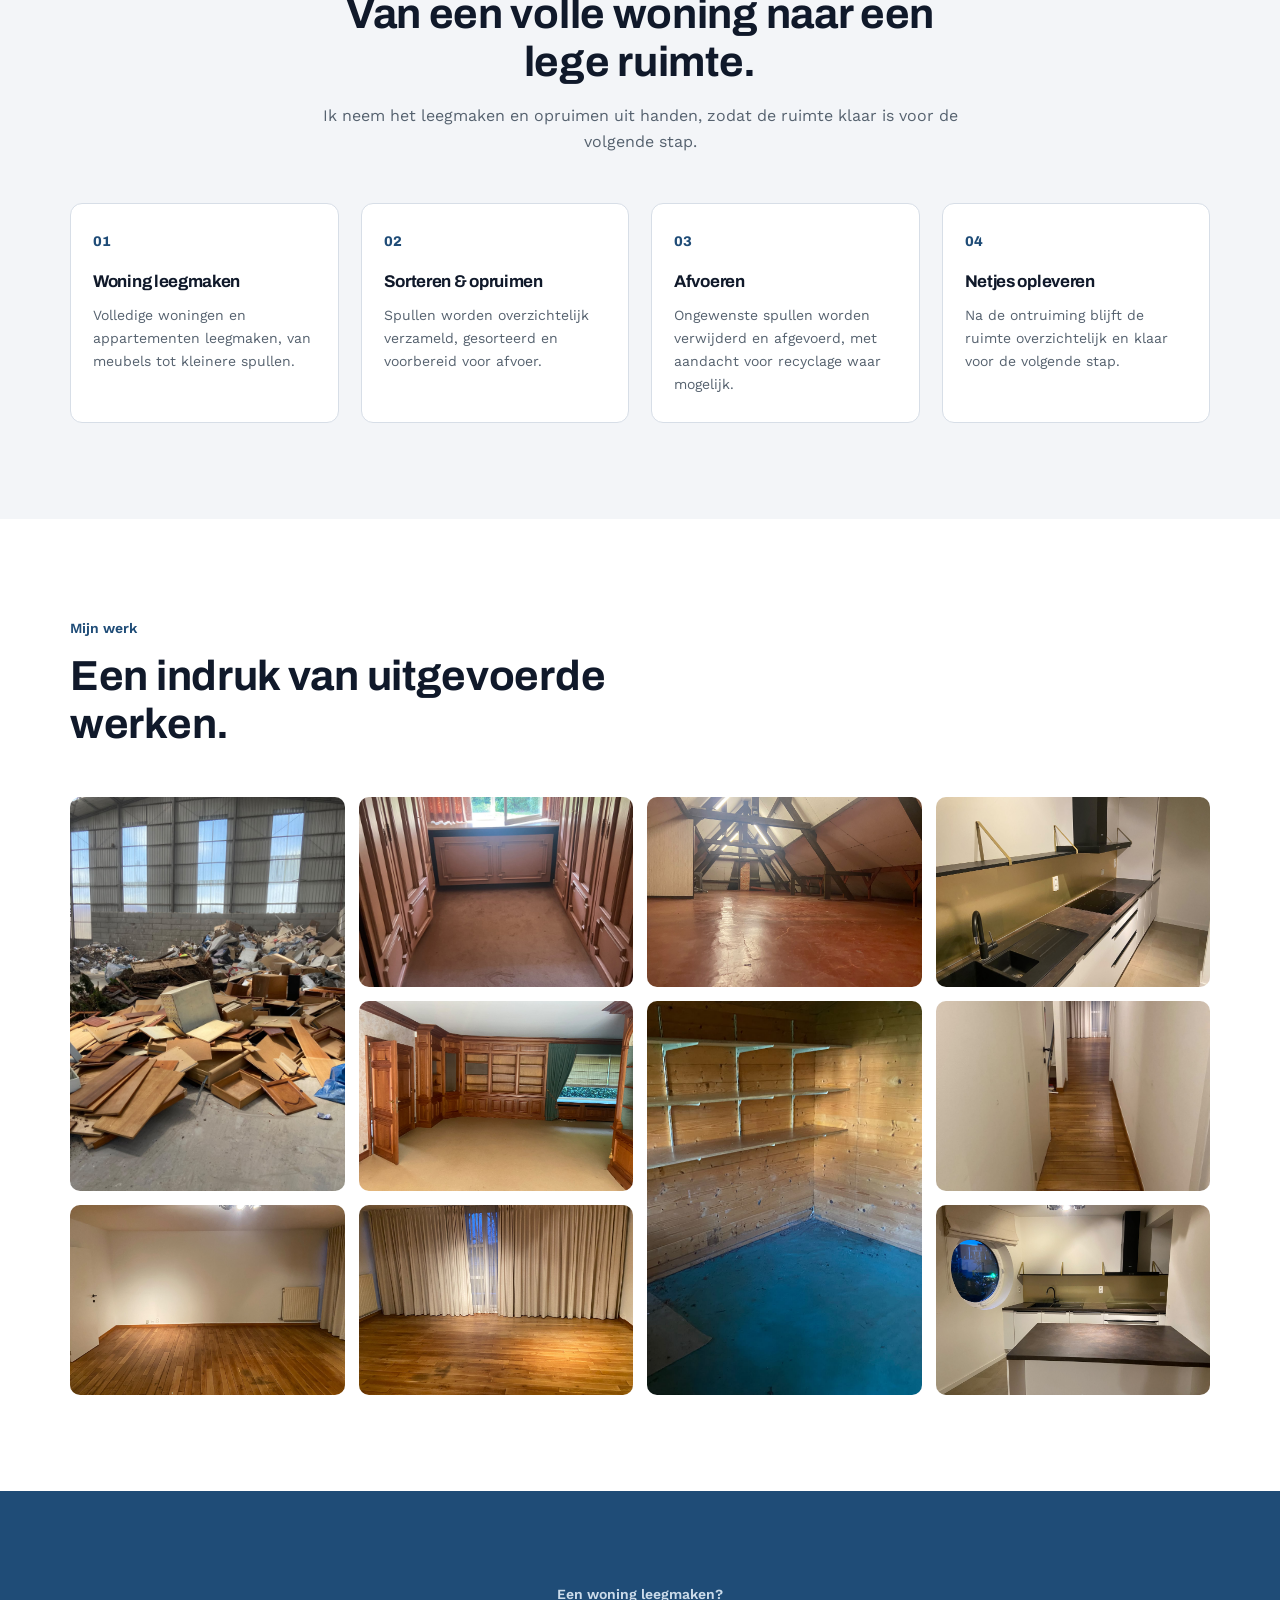
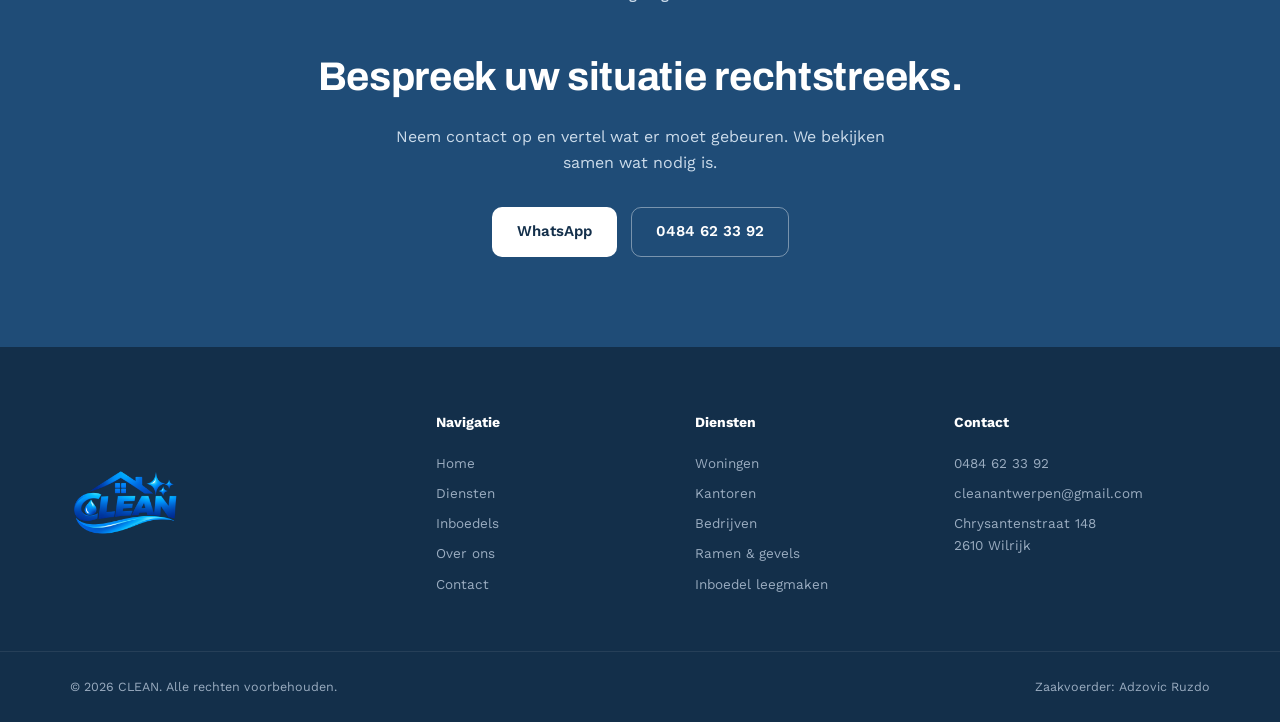
==== commit 8d5d6afb: "15" ====
--- a/html/huisleegmaken.html
+++ b/html/huisleegmaken.html
@@ -451,7 +451,7 @@
       </a>
 
       <a href="mailto:cleanantwerpen@gmail.com">
-        clean@outlook.be
+        cleanantwerpen@gmail.com
       </a>
 
       <span>
